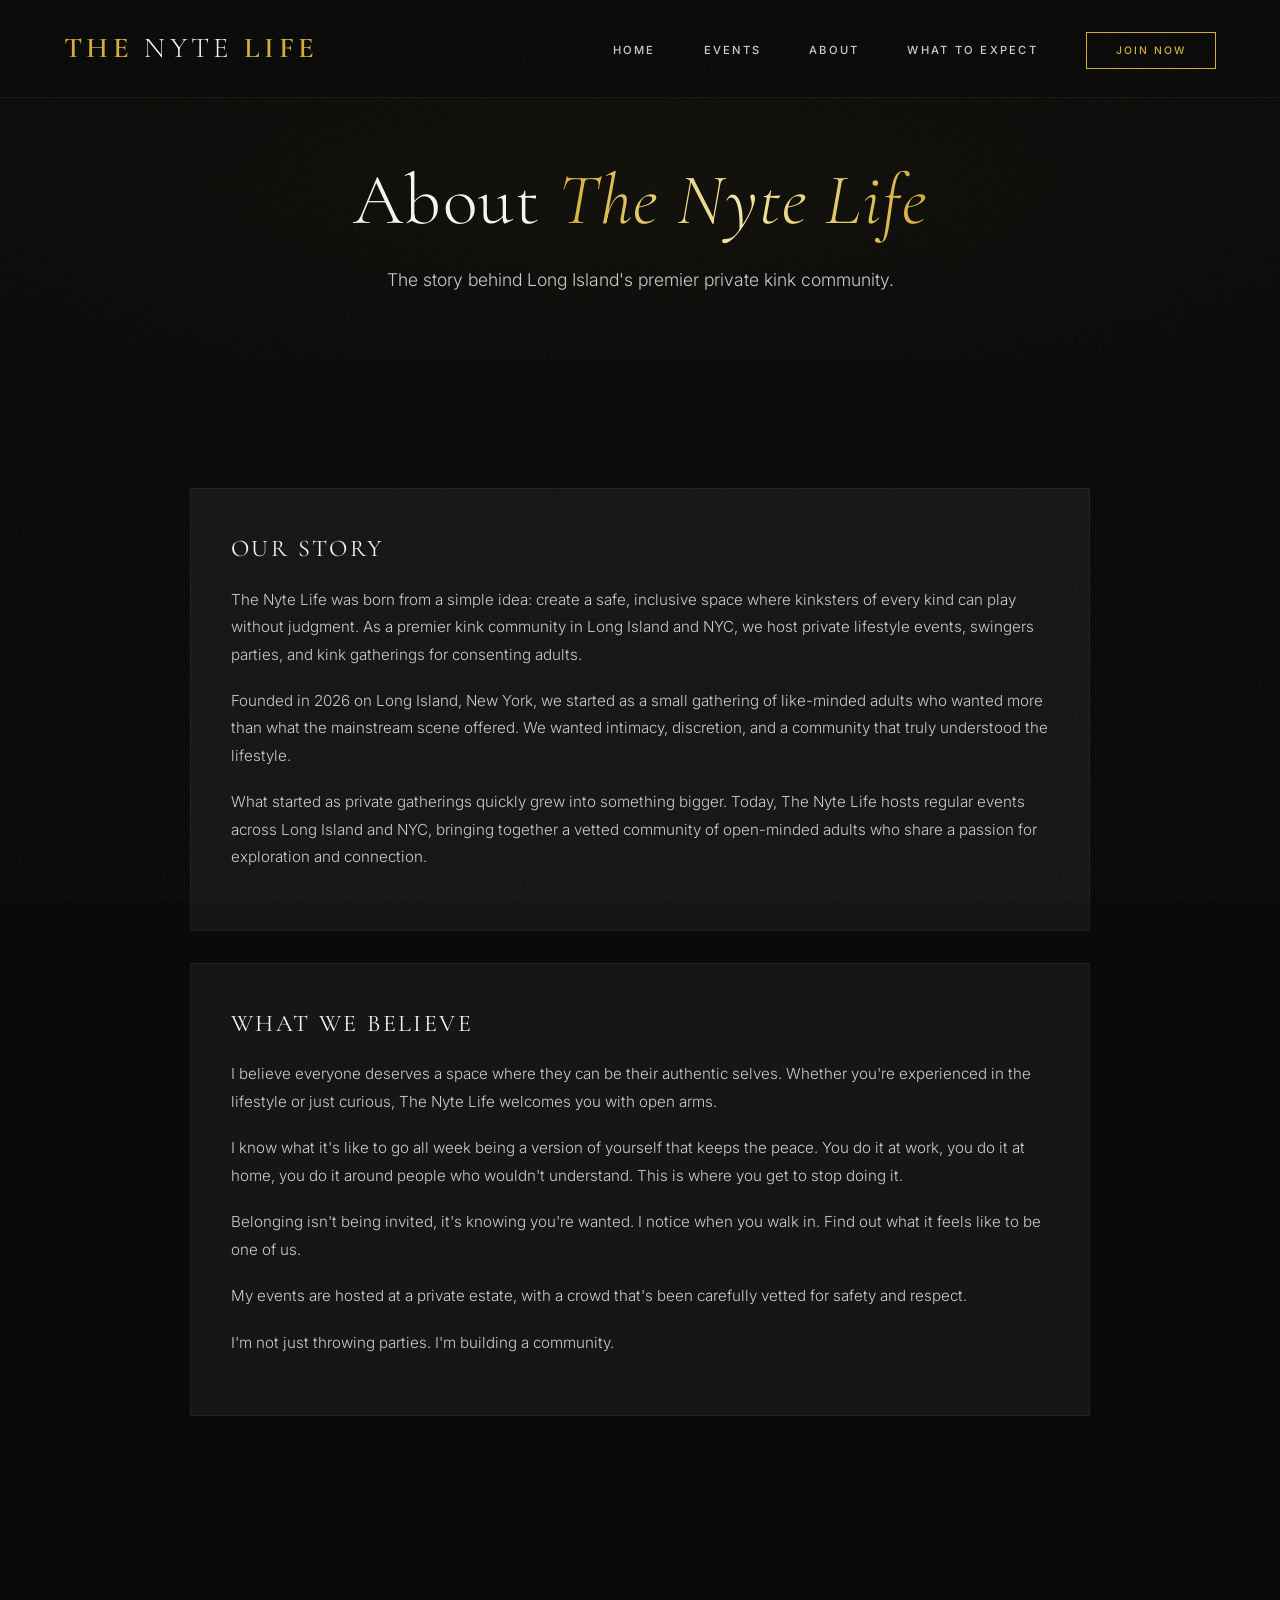
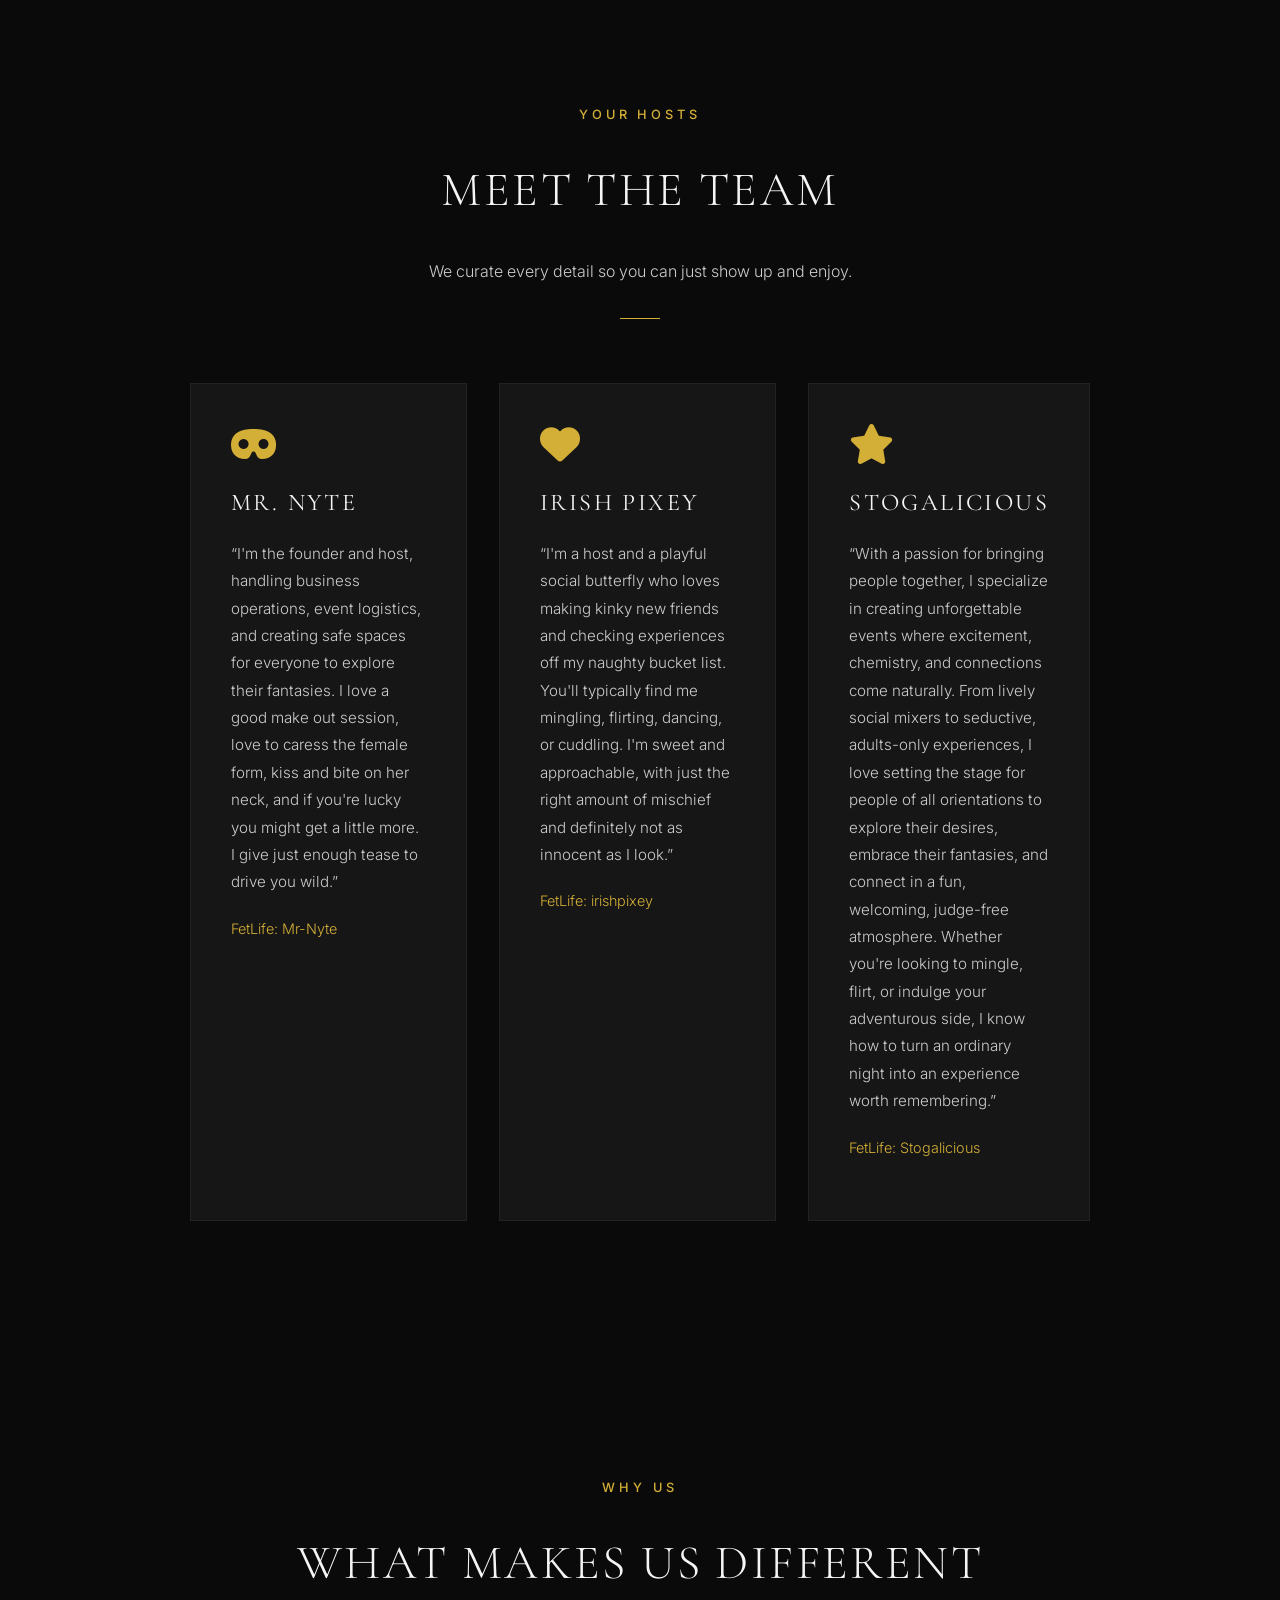
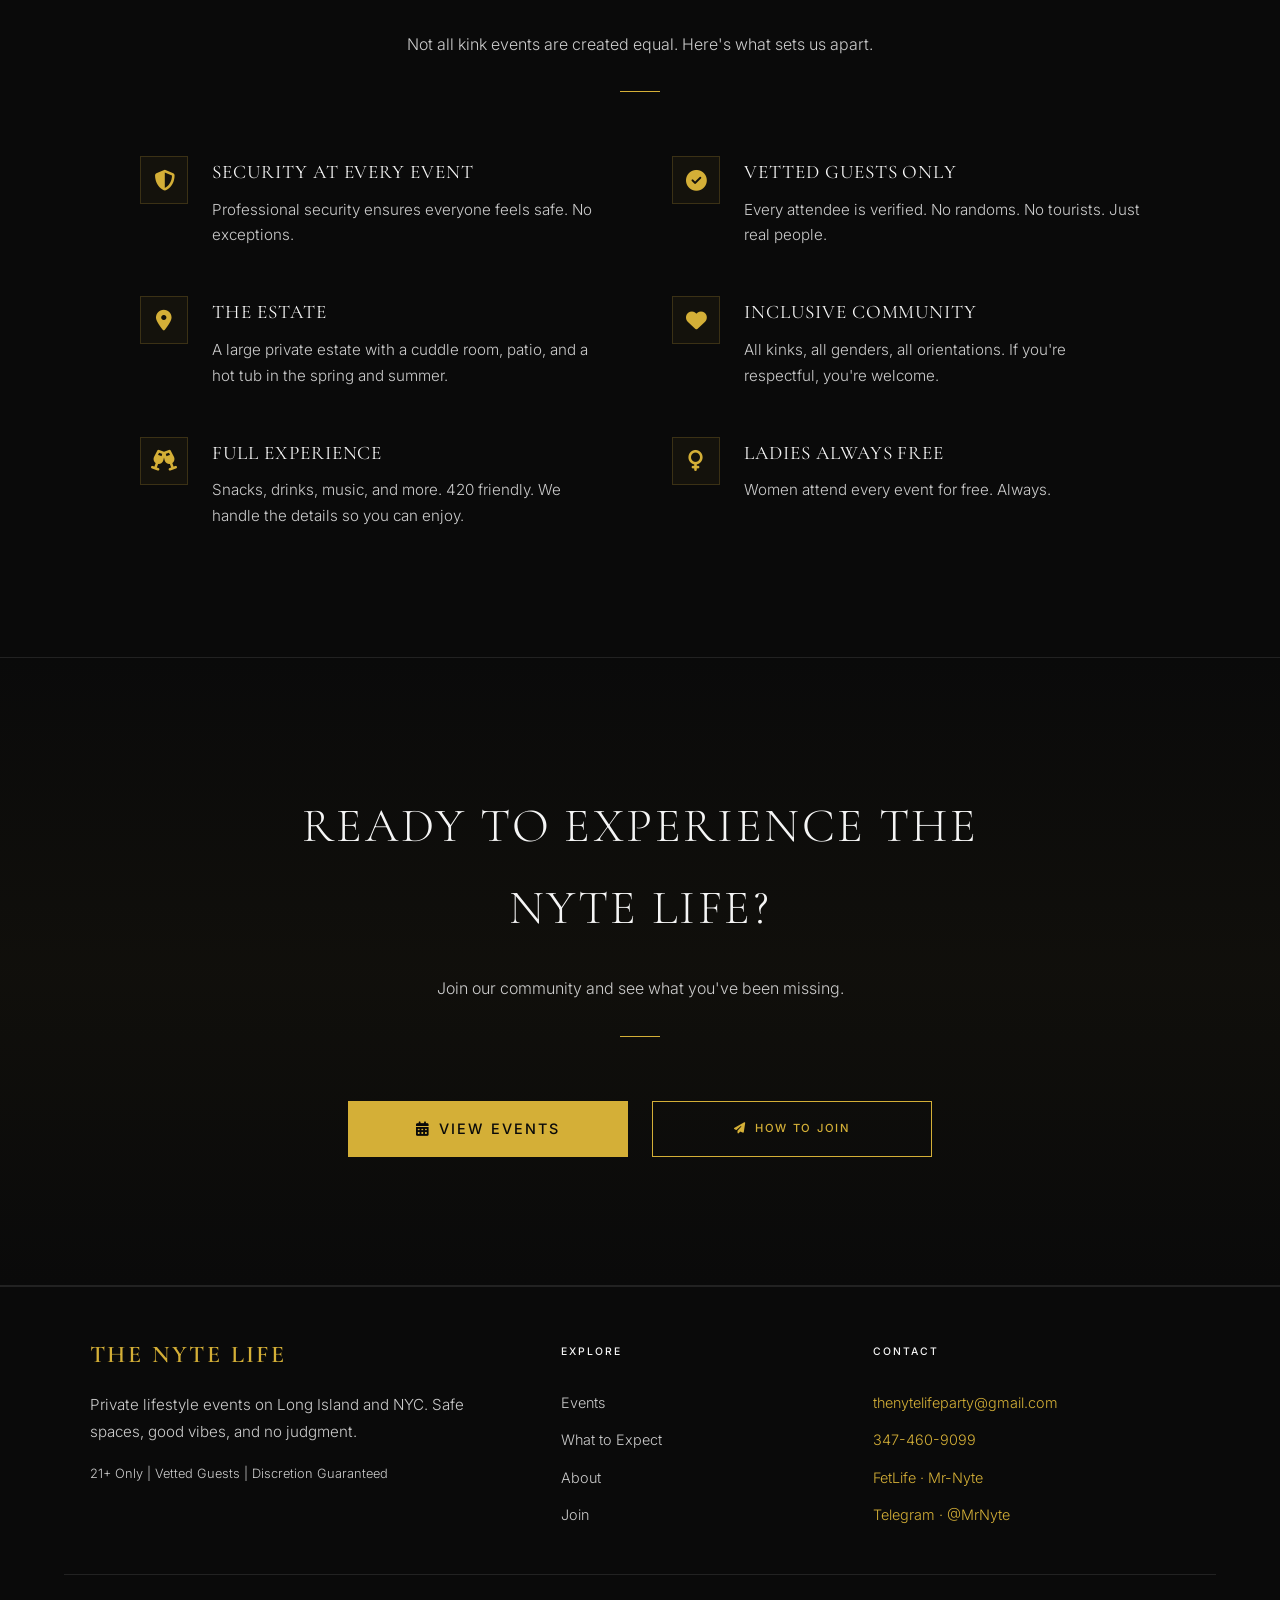
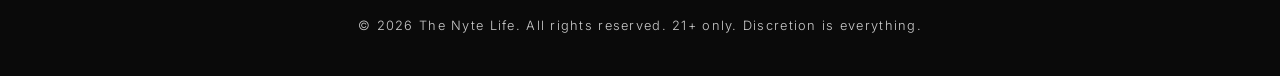
==== about.html @ ce983c38 "About: rewrite What We Believe middle paragraph in plain first person" ====
<!DOCTYPE html>
<html lang="en">
<head>
    <meta charset="UTF-8">
    <meta name="viewport" content="width=device-width, initial-scale=1.0">
    <title>About | The Nyte Life — Hosted by Mr. Nyte</title>

    <!-- Favicon -->
    <link rel="icon" type="image/svg+xml" href="[data-uri]">
    <meta name="description" content="Meet Mr. Nyte, host of The Nyte Life. Private kink parties for consenting adults in Long Island and NYC. Vetted guests, safe spaces, community.">
    <meta name="keywords" content="about The Nyte Life, Mr Nyte, kink party host Long Island, lifestyle community NYC, private party host">
    <meta name="robots" content="index, follow">
    <meta name="author" content="The Nyte Life">

    <!-- Open Graph -->
    <meta property="og:title" content="About | The Nyte Life — Hosted by Mr. Nyte">
    <meta property="og:description" content="Meet Mr. Nyte, host of The Nyte Life. Private kink parties in Long Island and NYC.">
    <meta property="og:image" content="https://www.thenytelife.com/assets/og-image.jpg">
    <meta property="og:url" content="https://www.thenytelife.com/about.html">
    <meta property="og:type" content="website">
    <meta property="og:site_name" content="The Nyte Life">

    <!-- Canonical -->
    <link rel="canonical" href="https://www.thenytelife.com/about.html">

    <!-- Fonts -->
    <link rel="preconnect" href="https://fonts.googleapis.com">
    <link rel="preconnect" href="https://fonts.gstatic.com" crossorigin>
    <link href="https://fonts.googleapis.com/css2?family=Cormorant+Garamond:ital,wght@0,300;0,400;0,500;0,600;0,700;1,300;1,400&family=Inter:wght@300;400;500;600&display=swap" rel="stylesheet">

    <!-- Font Awesome -->
    <link rel="stylesheet" href="https://cdnjs.cloudflare.com/ajax/libs/font-awesome/6.5.1/css/all.min.css">

    <!-- Styles -->
    <link rel="preload" href="styles.css" as="style">
    <link rel="stylesheet" href="styles.css">
    <style>
        .host-card {
            text-align: left;
            padding: 2.5rem;
            background: var(--card);
            border: 1px solid var(--border);
        }

        .host-card i {
            font-size: 2.5rem;
            color: var(--accent);
            margin-bottom: 1.2rem;
            display: block;
        }

        .host-card h3 {
            font-family: 'Cormorant Garamond', serif;
            font-size: 1.5rem;
            margin-bottom: 1rem;
            font-weight: 400;
            text-transform: uppercase;
            letter-spacing: 0.1em;
        }

        .host-card p {
            color: var(--text-muted);
            font-size: 0.95rem;
            line-height: 1.8;
            margin-bottom: 1.2rem;
        }

        .host-card a {
            color: var(--accent);
            text-decoration: none;
            transition: color 0.3s ease;
            font-size: 0.9rem;
        }

        .host-card a:hover {
            color: var(--gold-dark);
        }

        .host-card.full {
            max-width: 900px;
            margin: 0 auto 2rem;
        }

        .host-card.full ul {
            list-style: none;
            padding: 0;
        }

        .host-grid {
            display: grid;
            grid-template-columns: repeat(3, 1fr);
            gap: 2rem;
            max-width: 900px;
            margin: 0 auto;
        }

        @media (max-width: 768px) {
            .host-card.full {
            max-width: 900px;
            margin: 0 auto 2rem;
        }

        .host-card.full ul {
            list-style: none;
            padding: 0;
        }

        .host-grid {
                grid-template-columns: 1fr;
            }
        }
    
        .features-grid {
            display: grid;
            grid-template-columns: repeat(2, 1fr);
            gap: 3rem 4rem;
            max-width: 1000px;
            margin: 0 auto;
        }

        .feature-item {
            display: flex;
            align-items: flex-start;
            gap: 1.5rem;
        }

        .feature-icon {
            flex-shrink: 0;
            width: 48px;
            height: 48px;
            display: flex;
            align-items: center;
            justify-content: center;
            color: var(--accent);
            font-size: 1.3rem;
            border: 1px solid rgba(212, 175, 55, 0.2);
            background: rgba(212, 175, 55, 0.05);
        }

        .feature-content h4 {
            font-family: 'Cormorant Garamond', serif;
            font-size: 1.2rem;
            font-weight: 400;
            text-transform: uppercase;
            letter-spacing: 0.05em;
            margin-bottom: 0.5rem;
            color: var(--text);
        }

        .feature-content p {
            color: var(--text-muted);
            font-size: 0.95rem;
            line-height: 1.7;
            margin: 0;
        }

        @media (max-width: 768px) {
            .features-grid {
                grid-template-columns: 1fr;
                gap: 2.5rem;
            }
        }

    </style>
    <!-- LocalBusiness Schema -->
    <script type="application/ld+json">
    {
        "@context": "https://schema.org",
        "@type": "LocalBusiness",
        "name": "The Nyte Life",
        "description": "Private kink parties and lifestyle events for consenting adults in Long Island and NYC.",
        "url": "https://www.thenytelife.com",
        "image": "https://www.thenytelife.com/assets/og-image.jpg",
        "address": {
            "@type": "PostalAddress",
            "addressLocality": "Long Island",
            "addressRegion": "NY",
            "addressCountry": "US"
        },
        "priceRange": "$45-$100",
        "sameAs": [
            "https://fetlife.com/Mr-Nyte"
        ]
    }
    </script>

    <!-- Twitter Card -->
    <meta name="twitter:card" content="summary_large_image">
    <meta name="twitter:title" content="About | The Nyte Life — Hosted by Mr. Nyte">
    <meta name="twitter:description" content="Meet Mr. Nyte, host of The Nyte Life. Private kink parties in Long Island and NYC.">
    <meta name="twitter:image" content="https://www.thenytelife.com/assets/og-image.jpg">
    <script type="application/ld+json">
    {
        "@context": "https://schema.org",
        "@type": "Person",
        "name": "Mr. Nyte",
        "jobTitle": "Founder and Host",
        "worksFor": {"@type": "Organization", "name": "The Nyte Life"},
        "sameAs": ["https://fetlife.com/Mr-Nyte", "https://t.me/MrNyte"]
    }
    </script>
    <script type="application/ld+json">
{
  "@context": "https://schema.org",
  "@type": "BreadcrumbList",
  "itemListElement": [
    {
      "@type": "ListItem",
      "position": 1,
      "name": "Home",
      "item": "https://www.thenytelife.com/"
    },
    {
      "@type": "ListItem",
      "position": 2,
      "name": "About",
      "item": "https://www.thenytelife.com/about.html"
    }
  ]
}
    </script>
</head>
<body>

    <!-- NAVBAR -->
    <nav class="navbar" id="navbar">
        <a href="index.html" class="nav-logo">THE <span>NYTE</span> LIFE</a>
                                <ul class="nav-links" id="navLinks">
            <li><a href="index.html">Home</a></li>
            <li><a href="events.html">Events</a></li>
                        <li><a href="about.html">About</a></li>
            <li><a href="what-to-expect.html">What to Expect</a></li>
            <li><a href="join.html" class="nav-cta">Join Now</a></li>
        </ul>
        <div class="hamburger" id="hamburger">
            <span></span>
            <span></span>
            <span></span>
        </div>
    </nav>

    <!-- PAGE HERO -->
    <section class="page-hero">
        <div class="page-hero-content">
            <h1>About <span class="gold">The Nyte Life</span></h1>
            <p>The story behind Long Island's premier private kink community.</p>
        </div>
    </section>

    <!-- STORY -->
    <section>
        <div class="host-card fade-in full">
            <h3>Our Story</h3>
            <p>The Nyte Life was born from a simple idea: create a safe, inclusive space where kinksters of every kind can play without judgment. As a premier kink community in Long Island and NYC, we host private lifestyle events, swingers parties, and kink gatherings for consenting adults.</p>
            <p>Founded in 2026 on Long Island, New York, we started as a small gathering of like-minded adults who wanted more than what the mainstream scene offered. We wanted intimacy, discretion, and a community that truly understood the lifestyle.</p>
            <p>What started as private gatherings quickly grew into something bigger. Today, The Nyte Life hosts regular events across Long Island and NYC, bringing together a vetted community of open-minded adults who share a passion for exploration and connection.</p>
        </div>

        <div class="host-card fade-in full">
            <h3>What We Believe</h3>
            <p>I believe everyone deserves a space where they can be their authentic selves. Whether you're experienced in the lifestyle or just curious, The Nyte Life welcomes you with open arms.</p>
            <p>I know what it's like to go all week being a version of yourself that keeps the peace. You do it at work, you do it at home, you do it around people who wouldn't understand. This is where you get to stop doing it.</p>
            <p>Belonging isn't being invited, it's knowing you're wanted. I notice when you walk in. Find out what it feels like to be one of us.</p>
            <p>My events are hosted at a private estate, with a crowd that's been carefully vetted for safety and respect.</p>
            <p>I'm not just throwing parties. I'm building a community.</p>
        </div>
    </section>

    <!-- HOSTS -->
    <section class="host-section">
        <div class="section-header">
            <span class="overline">Your Hosts</span>
            <h2>Meet the Team</h2>
            <p>We curate every detail so you can just show up and enjoy.</p>
            <div class="gold-line"></div>
        </div>
        <div class="host-grid">
            <div class="host-card fade-in">
                <i class="fas fa-mask"></i>
                <h3>Mr. Nyte</h3>
                <p>&ldquo;I'm the founder and host, handling business operations, event logistics, and creating safe spaces for everyone to explore their fantasies. I love a good make out session, love to caress the female form, kiss and bite on her neck, and if you're lucky you might get a little more. I give just enough tease to drive you wild.&rdquo;</p>
                <p style="margin-top: 1rem;"><a href="https://fetlife.com/Mr-Nyte" target="_blank" rel="noopener">FetLife: Mr-Nyte</a></p>
            </div>
            <div class="host-card fade-in">
                <i class="fas fa-heart"></i>
                <h3>Irish Pixey</h3>
                <p>&ldquo;I'm a host and a playful social butterfly who loves making kinky new friends and checking experiences off my naughty bucket list. You'll typically find me mingling, flirting, dancing, or cuddling. I'm sweet and approachable, with just the right amount of mischief and definitely not as innocent as I look.&rdquo;</p>
                <p style="margin-top: 1rem;"><a href="https://fetlife.com/irishpixey" target="_blank" rel="noopener">FetLife: irishpixey</a></p>
            </div>
            <div class="host-card fade-in">
                <i class="fas fa-star"></i>
                <h3>Stogalicious</h3>
                <p>&ldquo;With a passion for bringing people together, I specialize in creating unforgettable events where excitement, chemistry, and connections come naturally. From lively social mixers to seductive, adults-only experiences, I love setting the stage for people of all orientations to explore their desires, embrace their fantasies, and connect in a fun, welcoming, judge-free atmosphere. Whether you're looking to mingle, flirt, or indulge your adventurous side, I know how to turn an ordinary night into an experience worth remembering.&rdquo;</p>
                <p style="margin-top: 1rem;"><a href="https://fetlife.com/Stogalicious" target="_blank" rel="noopener">FetLife: Stogalicious</a></p>
            </div>
        </div>
    </section>

    <!-- WHAT MAKES US DIFFERENT -->
    <section>
        <div class="section-header">
            <span class="overline">Why Us</span>
            <h2>What Makes Us Different</h2>
            <p>Not all kink events are created equal. Here's what sets us apart.</p>
            <div class="gold-line"></div>
        </div>

        <div class="features-grid">
            <div class="feature-item fade-in">
                <div class="feature-icon">
                    <i class="fas fa-shield-alt"></i>
                </div>
                <div class="feature-content">
                    <h4>Security at Every Event</h4>
                    <p>Professional security ensures everyone feels safe. No exceptions.</p>
                </div>
            </div>

            <div class="feature-item fade-in">
                <div class="feature-icon">
                    <i class="fas fa-check-circle"></i>
                </div>
                <div class="feature-content">
                    <h4>Vetted Guests Only</h4>
                    <p>Every attendee is verified. No randoms. No tourists. Just real people.</p>
                </div>
            </div>

            <div class="feature-item fade-in">
                <div class="feature-icon">
                    <i class="fas fa-map-marker-alt"></i>
                </div>
                <div class="feature-content">
                    <h4>The Estate</h4>
                    <p>A large private estate with a cuddle room, patio, and a hot tub in the spring and summer.</p>
                </div>
            </div>

            <div class="feature-item fade-in">
                <div class="feature-icon">
                    <i class="fas fa-heart"></i>
                </div>
                <div class="feature-content">
                    <h4>Inclusive Community</h4>
                    <p>All kinks, all genders, all orientations. If you're respectful, you're welcome.</p>
                </div>
            </div>

            <div class="feature-item fade-in">
                <div class="feature-icon">
                    <i class="fas fa-glass-cheers"></i>
                </div>
                <div class="feature-content">
                    <h4>Full Experience</h4>
                    <p>Snacks, drinks, music, and more. 420 friendly. We handle the details so you can enjoy.</p>
                </div>
            </div>

            <div class="feature-item fade-in">
                <div class="feature-icon">
                    <i class="fas fa-venus"></i>
                </div>
                <div class="feature-content">
                    <h4>Ladies Always Free</h4>
                    <p>Women attend every event for free. Always.</p>
                </div>
            </div>
        </div>
    </section>

<!-- CTA -->
    <section class="cta-section">
        <div class="section-header">
            <h2>Ready to Experience The Nyte Life?</h2>
            <p>Join our community and see what you've been missing.</p>
            <div class="gold-line"></div>
        </div>
        <div class="cta-buttons">
            <a href="events.html" class="btn-primary">
                <i class="fas fa-calendar-alt"></i> View Events
            </a>
            <a href="join.html" class="btn-outline" style="border-color: var(--accent); color: var(--accent);">
                <i class="fas fa-paper-plane"></i> How to Join
            </a>
        </div>
    </section>

    <!-- FOOTER -->
    <footer>
        <div class="footer-grid">
            <div class="footer-brand">
                <h3>The Nyte Life</h3>
                <p>Private lifestyle events on Long Island and NYC. Safe spaces, good vibes, and no judgment.</p>
                <p style="margin-top: 1rem; font-size: 0.8rem; color: var(--text-muted);">21+ Only | Vetted Guests | Discretion Guaranteed</p>
            </div>
            <div class="footer-col">
                <h4>Explore</h4>
                <a href="events.html">Events</a>
                <a href="what-to-expect.html">What to Expect</a>
                <a href="about.html">About</a>
                <a href="join.html">Join</a>
            </div>
            <div class="footer-col">
                                    <h4>Contact</h4>
                    <ul class="footer-contact">
                        <li><a href="mailto:thenytelifeparty@gmail.com">thenytelifeparty@gmail.com</a></li>
                        <li><a href="tel:+13474609099">347-460-9099</a></li>
                        <li><a href="https://fetlife.com/Mr-Nyte" target="_blank" rel="noopener">FetLife &#183; Mr-Nyte</a></li>
                        <li><a href="https://t.me/MrNyte" target="_blank" rel="noopener">Telegram &#183; @MrNyte</a></li>
                    </ul>
            </div>
        </div>
        <div class="footer-bottom">
            <p>&copy; 2026 The Nyte Life. All rights reserved. 21+ only. Discretion is everything.</p>
        </div>
    </footer>

    <script>
        // Mobile menu toggle
        const hamburger = document.getElementById('hamburger');
        const navLinks = document.getElementById('navLinks');

        hamburger.addEventListener('click', () => {
            navLinks.classList.toggle('active');
            hamburger.classList.toggle('active');
        });

        // Close menu on link click
        document.querySelectorAll('.nav-links a').forEach(link => {
            link.addEventListener('click', () => {
                navLinks.classList.remove('active');
                hamburger.classList.remove('active');
            });
        });

        // Navbar scroll effect
        window.addEventListener('scroll', () => {
            const navbar = document.getElementById('navbar');
            if (window.scrollY > 50) {
                navbar.classList.add('scrolled');
            } else {
                navbar.classList.remove('scrolled');
            }
        });

        // Fade-in animation on scroll
        const observer = new IntersectionObserver((entries) => {
            entries.forEach(entry => {
                if (entry.isIntersecting) {
                    entry.target.classList.add('visible');
                }
            });
        }, { threshold: 0.1 });

        document.querySelectorAll('.fade-in').forEach(el => observer.observe(el));
    </script>
</body>
</html>
---- styles.css ----
:root {
    --bg: #0a0a0a;
    --bg-alt: #111111;
    --card: #161616;
    --border: #222222;
    --text: #f5f5f5;
    --text-muted: #cccccc;
    --accent: #d4af37;
    --gold-dark: #b8950b;
}

* {
    margin: 0;
    padding: 0;
    box-sizing: border-box;
}

html {
    scroll-behavior: smooth;
}

body {
    font-family: 'Inter', sans-serif;
    background: var(--bg);
    color: var(--text);
    line-height: 1.7;
    font-weight: 300;
    overflow-x: hidden;
}

/* Noise texture overlay */
body::before {
    content: '';
    position: fixed;
    top: 0;
    left: 0;
    width: 100%;
    height: 100%;
    opacity: 0.03;
    z-index: 9999;
    pointer-events: none;
    background-image: url("data:image/svg+xml,%3Csvg viewBox='0 0 256 256' xmlns='http://www.w3.org/2000/svg'%3E%3Cfilter id='noise'%3E%3CfeTurbulence type='fractalNoise' baseFrequency='0.9' numOctaves='4' stitchTiles='stitch'/%3E%3C/filter%3E%3Crect width='100%25' height='100%25' filter='url(%23noise)' opacity='1'/%3E%3C/svg%3E");
}

/* ===== NAVBAR ===== */
.navbar {
    position: fixed;
    top: 0;
    left: 0;
    right: 0;
    z-index: 1000;
    padding: 1.5rem 5%;
    display: flex;
    justify-content: space-between;
    align-items: center;
    background: rgba(10, 10, 10, 0.7);
    backdrop-filter: blur(30px);
    -webkit-backdrop-filter: blur(30px);
    border-bottom: 1px solid rgba(212, 175, 55, 0.08);
    transition: all 0.5s cubic-bezier(0.4, 0, 0.2, 1);
}

.navbar.scrolled {
    padding: 1rem 5%;
    background: rgba(10, 10, 10, 0.95);
    border-bottom: 1px solid rgba(212, 175, 55, 0.15);
}

.nav-logo {
    font-family: 'Cormorant Garamond', serif;
    font-size: 1.8rem;
    font-weight: 600;
    color: var(--accent);
    text-decoration: none;
    letter-spacing: 0.15em;
    text-transform: uppercase;
}

.nav-logo span {
    color: var(--text);
    font-weight: 300;
}

.nav-links {
    display: flex;
    gap: 3rem;
    align-items: center;
    list-style: none;
}

.nav-links a {
    color: var(--text-muted);
    text-decoration: none;
    font-size: 0.7rem;
    font-weight: 500;
    text-transform: uppercase;
    letter-spacing: 0.2em;
    transition: color 0.4s ease;
    position: relative;
}

.nav-links a::after {
    content: '';
    position: absolute;
    bottom: -4px;
    left: 0;
    width: 0;
    height: 1px;
    background: var(--accent);
    transition: width 0.4s cubic-bezier(0.4, 0, 0.2, 1);
}

.nav-links a:hover {
    color: var(--text);
}

.nav-links a:hover::after {
    width: 100%;
}

.nav-links a.active {
    color: var(--accent);
}

.nav-links a.active::after {
    width: 100%;
}

.nav-cta {
    background: transparent;
    color: var(--accent) !important;
    padding: 0.7rem 1.8rem;
    border: 1px solid var(--accent);
    text-transform: uppercase;
    letter-spacing: 0.15em;
    font-size: 0.65rem !important;
    transition: all 0.4s cubic-bezier(0.4, 0, 0.2, 1) !important;
}

.nav-cta::after {
    display: none !important;
}

.nav-cta:hover {
    background: var(--accent);
    color: var(--bg) !important;
}

.hamburger {
    display: none;
    flex-direction: column;
    gap: 6px;
    cursor: pointer;
    z-index: 10000;
    position: relative;
}

.hamburger span {
    width: 24px;
    height: 1px;
    background: var(--text);
    transition: all 0.4s ease;
}

/* ===== PAGE HERO ===== */
.page-hero {
    min-height: 40vh;
    display: flex;
    align-items: center;
    justify-content: center;
    text-align: center;
    padding: 10rem 5% 4rem;
    position: relative;
    overflow: hidden;
}

.page-hero::before {
    content: '';
    position: absolute;
    top: 0;
    left: 0;
    right: 0;
    bottom: 0;
    background: 
        url('https://images.pexels.com/photos/30937363/pexels-photo-30937363.jpeg?auto=compress&w=1920&q=80') center/cover no-repeat,
        radial-gradient(ellipse at center, rgba(212, 175, 55, 0.1) 0%, rgba(10, 10, 10, 0.85) 100%);
    opacity: 0.35;
    pointer-events: none;
}

.page-hero-content {
    max-width: 800px;
    position: relative;
    z-index: 1;
}

.page-hero h1 {
    font-family: 'Cormorant Garamond', serif;
    font-size: clamp(2.5rem, 6vw, 4.5rem);
    font-weight: 300;
    line-height: 1.1;
    margin-bottom: 1.5rem;
    letter-spacing: 0.02em;
}

.page-hero h1 .gold {
    color: var(--accent);
    font-style: italic;
    background: linear-gradient(
        90deg,
        var(--accent) 0%,
        #f5e6a3 25%,
        var(--accent) 50%,
        #f5e6a3 75%,
        var(--accent) 100%
    );
    background-size: 200% auto;
    -webkit-background-clip: text;
    background-clip: text;
    -webkit-text-fill-color: transparent;
    animation: shimmer 6s linear infinite;
}

@keyframes shimmer {
    0% { background-position: -200% center; }
    100% { background-position: 200% center; }
}

.page-hero p {
    font-size: 1.1rem;
    color: #ccc;
    max-width: 600px;
    margin: 0 auto;
    line-height: 1.8;
}

/* ===== SECTION STYLES ===== */
section {
    padding: 8rem 5%;
}

.section-header {
    text-align: center;
    max-width: 700px;
    margin: 0 auto 4rem;
}

.section-header .overline {
    font-size: 0.8rem;
    font-weight: 500;
    color: var(--accent);
    letter-spacing: 0.3em;
    text-transform: uppercase;
    margin-bottom: 1.5rem;
    display: block;
}

.section-header h2 {
    font-family: 'Cormorant Garamond', serif;
    font-size: clamp(2rem, 4vw, 3rem);
    font-weight: 300;
    margin-bottom: 1.5rem;
    text-transform: uppercase;
    letter-spacing: 0.05em;
}

.section-header p {
    color: var(--text-muted);
    font-size: 1rem;
    font-weight: 300;
    line-height: 1.9;
}

.section-header .gold-line {
    width: 40px;
    height: 1px;
    background: var(--accent);
    margin: 2rem auto 0;
}


/* ===== RULES GRID ===== */
.rules-grid {
    display: grid;
    grid-template-columns: repeat(2, 1fr);
    gap: 1.5rem;
    max-width: 900px;
    margin: 0 auto;
}

.rule-item {
    background: var(--card);
    border: 1px solid var(--border);
    padding: 2rem;
    display: flex;
    align-items: flex-start;
    gap: 1.2rem;
    transition: all 0.5s cubic-bezier(0.4, 0, 0.2, 1);
}

.rule-item:hover {
    border-color: rgba(212, 175, 55, 0.2);
}

.rule-item .number {
    background: transparent;
    color: var(--accent);
    border: 1px solid rgba(212, 175, 55, 0.2);
    width: 32px;
    height: 32px;
    display: flex;
    align-items: center;
    justify-content: center;
    font-family: 'Cormorant Garamond', serif;
    font-weight: 400;
    font-size: 0.9rem;
    flex-shrink: 0;
}

.rule-item h4 {
    font-family: 'Cormorant Garamond', serif;
    font-size: 1rem;
    font-weight: 400;
    margin-bottom: 0.4rem;
    text-transform: uppercase;
    letter-spacing: 0.05em;
}

.rule-item p {
    color: var(--text-muted);
    font-size: 0.9rem;
    font-weight: 300;
}

/* ===== FAQ ===== */
.faq-item {
    background: var(--card);
    border: 1px solid var(--border);
    padding: 2rem;
    margin-bottom: 1rem;
    max-width: 800px;
    margin-left: auto;
    margin-right: auto;
}

.faq-item h4 {
    font-family: 'Cormorant Garamond', serif;
    font-size: 1.2rem;
    font-weight: 400;
    margin-bottom: 1rem;
    color: var(--accent);
    text-transform: uppercase;
    letter-spacing: 0.05em;
}

.faq-item p {
    color: var(--text-muted);
    font-size: 1rem;
    line-height: 1.8;
}

/* ===== EVENTS LIST ===== */
.event-listing {
    background: var(--card);
    border: 1px solid var(--border);
    padding: 2.5rem;
    max-width: 900px;
    margin: 0 auto 2rem;
    transition: all 0.5s cubic-bezier(0.4, 0, 0.2, 1);
}

@media (max-width: 768px) {
    .event-listing {
        padding: 1.5rem;
        margin: 0 1rem 2rem;
    }
}

.event-listing:hover {
    border-color: rgba(212, 175, 55, 0.3);
    transform: translateY(-4px);
    box-shadow: 0 20px 40px rgba(0, 0, 0, 0.3);
}

.event-listing.featured {
    border-color: rgba(212, 175, 55, 0.2);
    background: linear-gradient(180deg, rgba(212, 175, 55, 0.03) 0%, var(--card) 100%);
}
.event-listing h3 {
    font-family: 'Cormorant Garamond', serif;
    font-size: 2rem;
    margin-bottom: 1rem;
    font-weight: 400;
    text-transform: uppercase;
    letter-spacing: 0.05em;
}

.event-listing .event-date {
    color: var(--accent);
    font-size: 1rem;
    margin-bottom: 0.5rem;
    font-weight: 500;
}

.event-listing .event-host {
    color: var(--text-muted);
    font-size: 0.95rem;
    margin-bottom: 1.5rem;
}

.event-listing p {
    color: var(--text-muted);
    font-size: 1rem;
    line-height: 1.8;
    margin-bottom: 1rem;
}

/* ===== CTA SECTION ===== */
.cta-section {
    background: linear-gradient(180deg, var(--bg) 0%, rgba(212, 175, 55, 0.03) 50%, var(--bg) 100%);
    border-top: 1px solid var(--border);
    border-bottom: 1px solid var(--border);
    text-align: center;
}

.cta-section h2 {
    font-family: 'Cormorant Garamond', serif;
    font-size: clamp(2rem, 4vw, 3rem);
    margin-bottom: 1.5rem;
    font-weight: 300;
    text-transform: uppercase;
    letter-spacing: 0.05em;
}

.cta-section p {
    color: var(--text-muted);
    font-size: 1rem;
    margin-bottom: 2rem;
    max-width: 600px;
    margin-left: auto;
    margin-right: auto;
    font-weight: 300;
}

.cta-buttons {
    display: flex;
    justify-content: center;
    gap: 1.5rem;
    flex-wrap: wrap;
}

.cta-buttons a {
    min-width: 280px;
    text-align: center;
}

/* ===== BUTTONS ===== */
.btn-primary {
    background: var(--accent);
    color: var(--bg);
    padding: 1rem 2.5rem;
    text-decoration: none;
    font-weight: 500;
    font-size: 0.9rem;
    letter-spacing: 0.15em;
    text-transform: uppercase;
    transition: all 0.4s ease;
    display: inline-flex;
    align-items: center;
    justify-content: center;
    gap: 0.5rem;
}

.btn-primary:hover {
    background: var(--gold-dark);
    box-shadow: 0 0 40px rgba(212, 175, 55, 0.3);
}

.btn-outline {
    border: 1px solid var(--border);
    color: var(--text);
    padding: 1rem 2.5rem;
    text-decoration: none;
    font-weight: 500;
    font-size: 0.7rem;
    text-transform: uppercase;
    letter-spacing: 0.15em;
    transition: all 0.5s cubic-bezier(0.4, 0, 0.2, 1);
    display: inline-flex;
    align-items: center;
    justify-content: center;
    gap: 0.5rem;
    background: transparent;
}

.btn-outline:hover {
    border-color: var(--accent);
    color: var(--accent);
}

/* ===== FOOTER ===== */
footer {
    padding: 3.5rem 5% 2.5rem;
    background: var(--bg);
    border-top: 1px solid var(--border);
}

.footer-grid {
    display: grid;
    grid-template-columns: 1.6fr 1fr 1.2fr;
    gap: 3rem;
    max-width: 1100px;
    margin: 0 auto 2.5rem;
    align-items: start;
}

.footer-brand h3 {
    font-family: 'Cormorant Garamond', serif;
    font-size: 1.5rem;
    line-height: 1;
    color: var(--accent);
    margin-bottom: 1.5rem;
    margin-top: 0;
    font-weight: 600;
    text-transform: uppercase;
    letter-spacing: 0.1em;
}

.footer-brand p {
    color: var(--text-muted);
    font-size: 0.95rem;
    line-height: 1.8;
    font-weight: 300;
}

.footer-col h4 {
    font-size: 0.65rem;
    font-weight: 500;
    text-transform: uppercase;
    letter-spacing: 0.2em;
    margin-bottom: 1.5rem;
    color: var(--text);
}

.footer-col a {
    display: block;
    color: var(--text-muted);
    text-decoration: none;
    font-size: 0.9rem;
    padding: 0.4rem 0;
    transition: color 0.4s ease;
    font-weight: 300;
}

.footer-col a:hover {
    color: var(--accent);
}

.footer-contact {
    list-style: none;
    margin: 0;
    padding: 0;
}
.footer-contact li {
    font-weight: 300;
    padding: 0;
}
.footer-contact a {
    color: var(--accent);
    text-decoration: none;
    transition: color 0.4s ease;
}
.footer-contact a:hover,
.footer-contact a:focus-visible {
    text-decoration: underline;
}
.footer-bottom {
    text-align: center;
    padding-top: 2.5rem;
    border-top: 1px solid var(--border);
    color: var(--text-muted);
    font-size: 0.8rem;
    letter-spacing: 0.1em;
    font-weight: 300;
}

/* ===== RESPONSIVE ===== */
@media (max-width: 1024px) {
    .footer-grid {
        grid-template-columns: repeat(2, 1fr);
    }
}

@media (max-width: 768px) {
    section {
        padding: 5rem 5%;
    }
    .nav-links {
        display: none;
        position: fixed;
        top: 0;
        left: 0;
        width: 100vw;
        height: 100vh;
        background: #000000;
        flex-direction: column;
        justify-content: center;
        align-items: center;
        gap: 2.5rem;
        z-index: 9999;
    }
    .nav-links.active {
        display: flex;
    }
    .nav-links a {
        font-size: 0.8rem;
        letter-spacing: 0.25em;
    }
    .hamburger {
        display: flex;
    }
    .rules-grid {
        grid-template-columns: 1fr;
    }
    .footer-grid {
        grid-template-columns: 1fr;
    }
    .footer-brand {
        text-align: left;
    }
    .footer-brand p {
        font-size: 0.85rem;
        line-height: 1.6;
    }
    .footer-contact li {
        padding: 0.7rem 0;
        font-size: 0.95rem;
    }
    .footer-col a {
        padding: 0.75rem 0;
    }
    .page-hero {
        min-height: 30vh;
        padding-top: 8rem;
    }
}

/* ===== ANIMATIONS ===== */
.fade-in {
    opacity: 0;
    transform: translateY(40px);
    transition: all 0.8s cubic-bezier(0.4, 0, 0.2, 1);
}

.fade-in.visible {
    opacity: 1;
    transform: translateY(0);
}

.fade-in:nth-child(2) { transition-delay: 0.1s; }
.fade-in:nth-child(3) { transition-delay: 0.2s; }
.fade-in:nth-child(4) { transition-delay: 0.3s; }
---- styles.css ----
:root {
    --bg: #0a0a0a;
    --bg-alt: #111111;
    --card: #161616;
    --border: #222222;
    --text: #f5f5f5;
    --text-muted: #cccccc;
    --accent: #d4af37;
    --gold-dark: #b8950b;
}

* {
    margin: 0;
    padding: 0;
    box-sizing: border-box;
}

html {
    scroll-behavior: smooth;
}

body {
    font-family: 'Inter', sans-serif;
    background: var(--bg);
    color: var(--text);
    line-height: 1.7;
    font-weight: 300;
    overflow-x: hidden;
}

/* Noise texture overlay */
body::before {
    content: '';
    position: fixed;
    top: 0;
    left: 0;
    width: 100%;
    height: 100%;
    opacity: 0.03;
    z-index: 9999;
    pointer-events: none;
    background-image: url("data:image/svg+xml,%3Csvg viewBox='0 0 256 256' xmlns='http://www.w3.org/2000/svg'%3E%3Cfilter id='noise'%3E%3CfeTurbulence type='fractalNoise' baseFrequency='0.9' numOctaves='4' stitchTiles='stitch'/%3E%3C/filter%3E%3Crect width='100%25' height='100%25' filter='url(%23noise)' opacity='1'/%3E%3C/svg%3E");
}

/* ===== NAVBAR ===== */
.navbar {
    position: fixed;
    top: 0;
    left: 0;
    right: 0;
    z-index: 1000;
    padding: 1.5rem 5%;
    display: flex;
    justify-content: space-between;
    align-items: center;
    background: rgba(10, 10, 10, 0.7);
    backdrop-filter: blur(30px);
    -webkit-backdrop-filter: blur(30px);
    border-bottom: 1px solid rgba(212, 175, 55, 0.08);
    transition: all 0.5s cubic-bezier(0.4, 0, 0.2, 1);
}

.navbar.scrolled {
    padding: 1rem 5%;
    background: rgba(10, 10, 10, 0.95);
    border-bottom: 1px solid rgba(212, 175, 55, 0.15);
}

.nav-logo {
    font-family: 'Cormorant Garamond', serif;
    font-size: 1.8rem;
    font-weight: 600;
    color: var(--accent);
    text-decoration: none;
    letter-spacing: 0.15em;
    text-transform: uppercase;
}

.nav-logo span {
    color: var(--text);
    font-weight: 300;
}

.nav-links {
    display: flex;
    gap: 3rem;
    align-items: center;
    list-style: none;
}

.nav-links a {
    color: var(--text-muted);
    text-decoration: none;
    font-size: 0.7rem;
    font-weight: 500;
    text-transform: uppercase;
    letter-spacing: 0.2em;
    transition: color 0.4s ease;
    position: relative;
}

.nav-links a::after {
    content: '';
    position: absolute;
    bottom: -4px;
    left: 0;
    width: 0;
    height: 1px;
    background: var(--accent);
    transition: width 0.4s cubic-bezier(0.4, 0, 0.2, 1);
}

.nav-links a:hover {
    color: var(--text);
}

.nav-links a:hover::after {
    width: 100%;
}

.nav-links a.active {
    color: var(--accent);
}

.nav-links a.active::after {
    width: 100%;
}

.nav-cta {
    background: transparent;
    color: var(--accent) !important;
    padding: 0.7rem 1.8rem;
    border: 1px solid var(--accent);
    text-transform: uppercase;
    letter-spacing: 0.15em;
    font-size: 0.65rem !important;
    transition: all 0.4s cubic-bezier(0.4, 0, 0.2, 1) !important;
}

.nav-cta::after {
    display: none !important;
}

.nav-cta:hover {
    background: var(--accent);
    color: var(--bg) !important;
}

.hamburger {
    display: none;
    flex-direction: column;
    gap: 6px;
    cursor: pointer;
    z-index: 10000;
    position: relative;
}

.hamburger span {
    width: 24px;
    height: 1px;
    background: var(--text);
    transition: all 0.4s ease;
}

/* ===== PAGE HERO ===== */
.page-hero {
    min-height: 40vh;
    display: flex;
    align-items: center;
    justify-content: center;
    text-align: center;
    padding: 10rem 5% 4rem;
    position: relative;
    overflow: hidden;
}

.page-hero::before {
    content: '';
    position: absolute;
    top: 0;
    left: 0;
    right: 0;
    bottom: 0;
    background: 
        url('https://images.pexels.com/photos/30937363/pexels-photo-30937363.jpeg?auto=compress&w=1920&q=80') center/cover no-repeat,
        radial-gradient(ellipse at center, rgba(212, 175, 55, 0.1) 0%, rgba(10, 10, 10, 0.85) 100%);
    opacity: 0.35;
    pointer-events: none;
}

.page-hero-content {
    max-width: 800px;
    position: relative;
    z-index: 1;
}

.page-hero h1 {
    font-family: 'Cormorant Garamond', serif;
    font-size: clamp(2.5rem, 6vw, 4.5rem);
    font-weight: 300;
    line-height: 1.1;
    margin-bottom: 1.5rem;
    letter-spacing: 0.02em;
}

.page-hero h1 .gold {
    color: var(--accent);
    font-style: italic;
    background: linear-gradient(
        90deg,
        var(--accent) 0%,
        #f5e6a3 25%,
        var(--accent) 50%,
        #f5e6a3 75%,
        var(--accent) 100%
    );
    background-size: 200% auto;
    -webkit-background-clip: text;
    background-clip: text;
    -webkit-text-fill-color: transparent;
    animation: shimmer 6s linear infinite;
}

@keyframes shimmer {
    0% { background-position: -200% center; }
    100% { background-position: 200% center; }
}

.page-hero p {
    font-size: 1.1rem;
    color: #ccc;
    max-width: 600px;
    margin: 0 auto;
    line-height: 1.8;
}

/* ===== SECTION STYLES ===== */
section {
    padding: 8rem 5%;
}

.section-header {
    text-align: center;
    max-width: 700px;
    margin: 0 auto 4rem;
}

.section-header .overline {
    font-size: 0.8rem;
    font-weight: 500;
    color: var(--accent);
    letter-spacing: 0.3em;
    text-transform: uppercase;
    margin-bottom: 1.5rem;
    display: block;
}

.section-header h2 {
    font-family: 'Cormorant Garamond', serif;
    font-size: clamp(2rem, 4vw, 3rem);
    font-weight: 300;
    margin-bottom: 1.5rem;
    text-transform: uppercase;
    letter-spacing: 0.05em;
}

.section-header p {
    color: var(--text-muted);
    font-size: 1rem;
    font-weight: 300;
    line-height: 1.9;
}

.section-header .gold-line {
    width: 40px;
    height: 1px;
    background: var(--accent);
    margin: 2rem auto 0;
}


/* ===== RULES GRID ===== */
.rules-grid {
    display: grid;
    grid-template-columns: repeat(2, 1fr);
    gap: 1.5rem;
    max-width: 900px;
    margin: 0 auto;
}

.rule-item {
    background: var(--card);
    border: 1px solid var(--border);
    padding: 2rem;
    display: flex;
    align-items: flex-start;
    gap: 1.2rem;
    transition: all 0.5s cubic-bezier(0.4, 0, 0.2, 1);
}

.rule-item:hover {
    border-color: rgba(212, 175, 55, 0.2);
}

.rule-item .number {
    background: transparent;
    color: var(--accent);
    border: 1px solid rgba(212, 175, 55, 0.2);
    width: 32px;
    height: 32px;
    display: flex;
    align-items: center;
    justify-content: center;
    font-family: 'Cormorant Garamond', serif;
    font-weight: 400;
    font-size: 0.9rem;
    flex-shrink: 0;
}

.rule-item h4 {
    font-family: 'Cormorant Garamond', serif;
    font-size: 1rem;
    font-weight: 400;
    margin-bottom: 0.4rem;
    text-transform: uppercase;
    letter-spacing: 0.05em;
}

.rule-item p {
    color: var(--text-muted);
    font-size: 0.9rem;
    font-weight: 300;
}

/* ===== FAQ ===== */
.faq-item {
    background: var(--card);
    border: 1px solid var(--border);
    padding: 2rem;
    margin-bottom: 1rem;
    max-width: 800px;
    margin-left: auto;
    margin-right: auto;
}

.faq-item h4 {
    font-family: 'Cormorant Garamond', serif;
    font-size: 1.2rem;
    font-weight: 400;
    margin-bottom: 1rem;
    color: var(--accent);
    text-transform: uppercase;
    letter-spacing: 0.05em;
}

.faq-item p {
    color: var(--text-muted);
    font-size: 1rem;
    line-height: 1.8;
}

/* ===== EVENTS LIST ===== */
.event-listing {
    background: var(--card);
    border: 1px solid var(--border);
    padding: 2.5rem;
    max-width: 900px;
    margin: 0 auto 2rem;
    transition: all 0.5s cubic-bezier(0.4, 0, 0.2, 1);
}

@media (max-width: 768px) {
    .event-listing {
        padding: 1.5rem;
        margin: 0 1rem 2rem;
    }
}

.event-listing:hover {
    border-color: rgba(212, 175, 55, 0.3);
    transform: translateY(-4px);
    box-shadow: 0 20px 40px rgba(0, 0, 0, 0.3);
}

.event-listing.featured {
    border-color: rgba(212, 175, 55, 0.2);
    background: linear-gradient(180deg, rgba(212, 175, 55, 0.03) 0%, var(--card) 100%);
}
.event-listing h3 {
    font-family: 'Cormorant Garamond', serif;
    font-size: 2rem;
    margin-bottom: 1rem;
    font-weight: 400;
    text-transform: uppercase;
    letter-spacing: 0.05em;
}

.event-listing .event-date {
    color: var(--accent);
    font-size: 1rem;
    margin-bottom: 0.5rem;
    font-weight: 500;
}

.event-listing .event-host {
    color: var(--text-muted);
    font-size: 0.95rem;
    margin-bottom: 1.5rem;
}

.event-listing p {
    color: var(--text-muted);
    font-size: 1rem;
    line-height: 1.8;
    margin-bottom: 1rem;
}

/* ===== CTA SECTION ===== */
.cta-section {
    background: linear-gradient(180deg, var(--bg) 0%, rgba(212, 175, 55, 0.03) 50%, var(--bg) 100%);
    border-top: 1px solid var(--border);
    border-bottom: 1px solid var(--border);
    text-align: center;
}

.cta-section h2 {
    font-family: 'Cormorant Garamond', serif;
    font-size: clamp(2rem, 4vw, 3rem);
    margin-bottom: 1.5rem;
    font-weight: 300;
    text-transform: uppercase;
    letter-spacing: 0.05em;
}

.cta-section p {
    color: var(--text-muted);
    font-size: 1rem;
    margin-bottom: 2rem;
    max-width: 600px;
    margin-left: auto;
    margin-right: auto;
    font-weight: 300;
}

.cta-buttons {
    display: flex;
    justify-content: center;
    gap: 1.5rem;
    flex-wrap: wrap;
}

.cta-buttons a {
    min-width: 280px;
    text-align: center;
}

/* ===== BUTTONS ===== */
.btn-primary {
    background: var(--accent);
    color: var(--bg);
    padding: 1rem 2.5rem;
    text-decoration: none;
    font-weight: 500;
    font-size: 0.9rem;
    letter-spacing: 0.15em;
    text-transform: uppercase;
    transition: all 0.4s ease;
    display: inline-flex;
    align-items: center;
    justify-content: center;
    gap: 0.5rem;
}

.btn-primary:hover {
    background: var(--gold-dark);
    box-shadow: 0 0 40px rgba(212, 175, 55, 0.3);
}

.btn-outline {
    border: 1px solid var(--border);
    color: var(--text);
    padding: 1rem 2.5rem;
    text-decoration: none;
    font-weight: 500;
    font-size: 0.7rem;
    text-transform: uppercase;
    letter-spacing: 0.15em;
    transition: all 0.5s cubic-bezier(0.4, 0, 0.2, 1);
    display: inline-flex;
    align-items: center;
    justify-content: center;
    gap: 0.5rem;
    background: transparent;
}

.btn-outline:hover {
    border-color: var(--accent);
    color: var(--accent);
}

/* ===== FOOTER ===== */
footer {
    padding: 3.5rem 5% 2.5rem;
    background: var(--bg);
    border-top: 1px solid var(--border);
}

.footer-grid {
    display: grid;
    grid-template-columns: 1.6fr 1fr 1.2fr;
    gap: 3rem;
    max-width: 1100px;
    margin: 0 auto 2.5rem;
    align-items: start;
}

.footer-brand h3 {
    font-family: 'Cormorant Garamond', serif;
    font-size: 1.5rem;
    line-height: 1;
    color: var(--accent);
    margin-bottom: 1.5rem;
    margin-top: 0;
    font-weight: 600;
    text-transform: uppercase;
    letter-spacing: 0.1em;
}

.footer-brand p {
    color: var(--text-muted);
    font-size: 0.95rem;
    line-height: 1.8;
    font-weight: 300;
}

.footer-col h4 {
    font-size: 0.65rem;
    font-weight: 500;
    text-transform: uppercase;
    letter-spacing: 0.2em;
    margin-bottom: 1.5rem;
    color: var(--text);
}

.footer-col a {
    display: block;
    color: var(--text-muted);
    text-decoration: none;
    font-size: 0.9rem;
    padding: 0.4rem 0;
    transition: color 0.4s ease;
    font-weight: 300;
}

.footer-col a:hover {
    color: var(--accent);
}

.footer-contact {
    list-style: none;
    margin: 0;
    padding: 0;
}
.footer-contact li {
    font-weight: 300;
    padding: 0;
}
.footer-contact a {
    color: var(--accent);
    text-decoration: none;
    transition: color 0.4s ease;
}
.footer-contact a:hover,
.footer-contact a:focus-visible {
    text-decoration: underline;
}
.footer-bottom {
    text-align: center;
    padding-top: 2.5rem;
    border-top: 1px solid var(--border);
    color: var(--text-muted);
    font-size: 0.8rem;
    letter-spacing: 0.1em;
    font-weight: 300;
}

/* ===== RESPONSIVE ===== */
@media (max-width: 1024px) {
    .footer-grid {
        grid-template-columns: repeat(2, 1fr);
    }
}

@media (max-width: 768px) {
    section {
        padding: 5rem 5%;
    }
    .nav-links {
        display: none;
        position: fixed;
        top: 0;
        left: 0;
        width: 100vw;
        height: 100vh;
        background: #000000;
        flex-direction: column;
        justify-content: center;
        align-items: center;
        gap: 2.5rem;
        z-index: 9999;
    }
    .nav-links.active {
        display: flex;
    }
    .nav-links a {
        font-size: 0.8rem;
        letter-spacing: 0.25em;
    }
    .hamburger {
        display: flex;
    }
    .rules-grid {
        grid-template-columns: 1fr;
    }
    .footer-grid {
        grid-template-columns: 1fr;
    }
    .footer-brand {
        text-align: left;
    }
    .footer-brand p {
        font-size: 0.85rem;
        line-height: 1.6;
    }
    .footer-contact li {
        padding: 0.7rem 0;
        font-size: 0.95rem;
    }
    .footer-col a {
        padding: 0.75rem 0;
    }
    .page-hero {
        min-height: 30vh;
        padding-top: 8rem;
    }
}

/* ===== ANIMATIONS ===== */
.fade-in {
    opacity: 0;
    transform: translateY(40px);
    transition: all 0.8s cubic-bezier(0.4, 0, 0.2, 1);
}

.fade-in.visible {
    opacity: 1;
    transform: translateY(0);
}

.fade-in:nth-child(2) { transition-delay: 0.1s; }
.fade-in:nth-child(3) { transition-delay: 0.2s; }
.fade-in:nth-child(4) { transition-delay: 0.3s; }
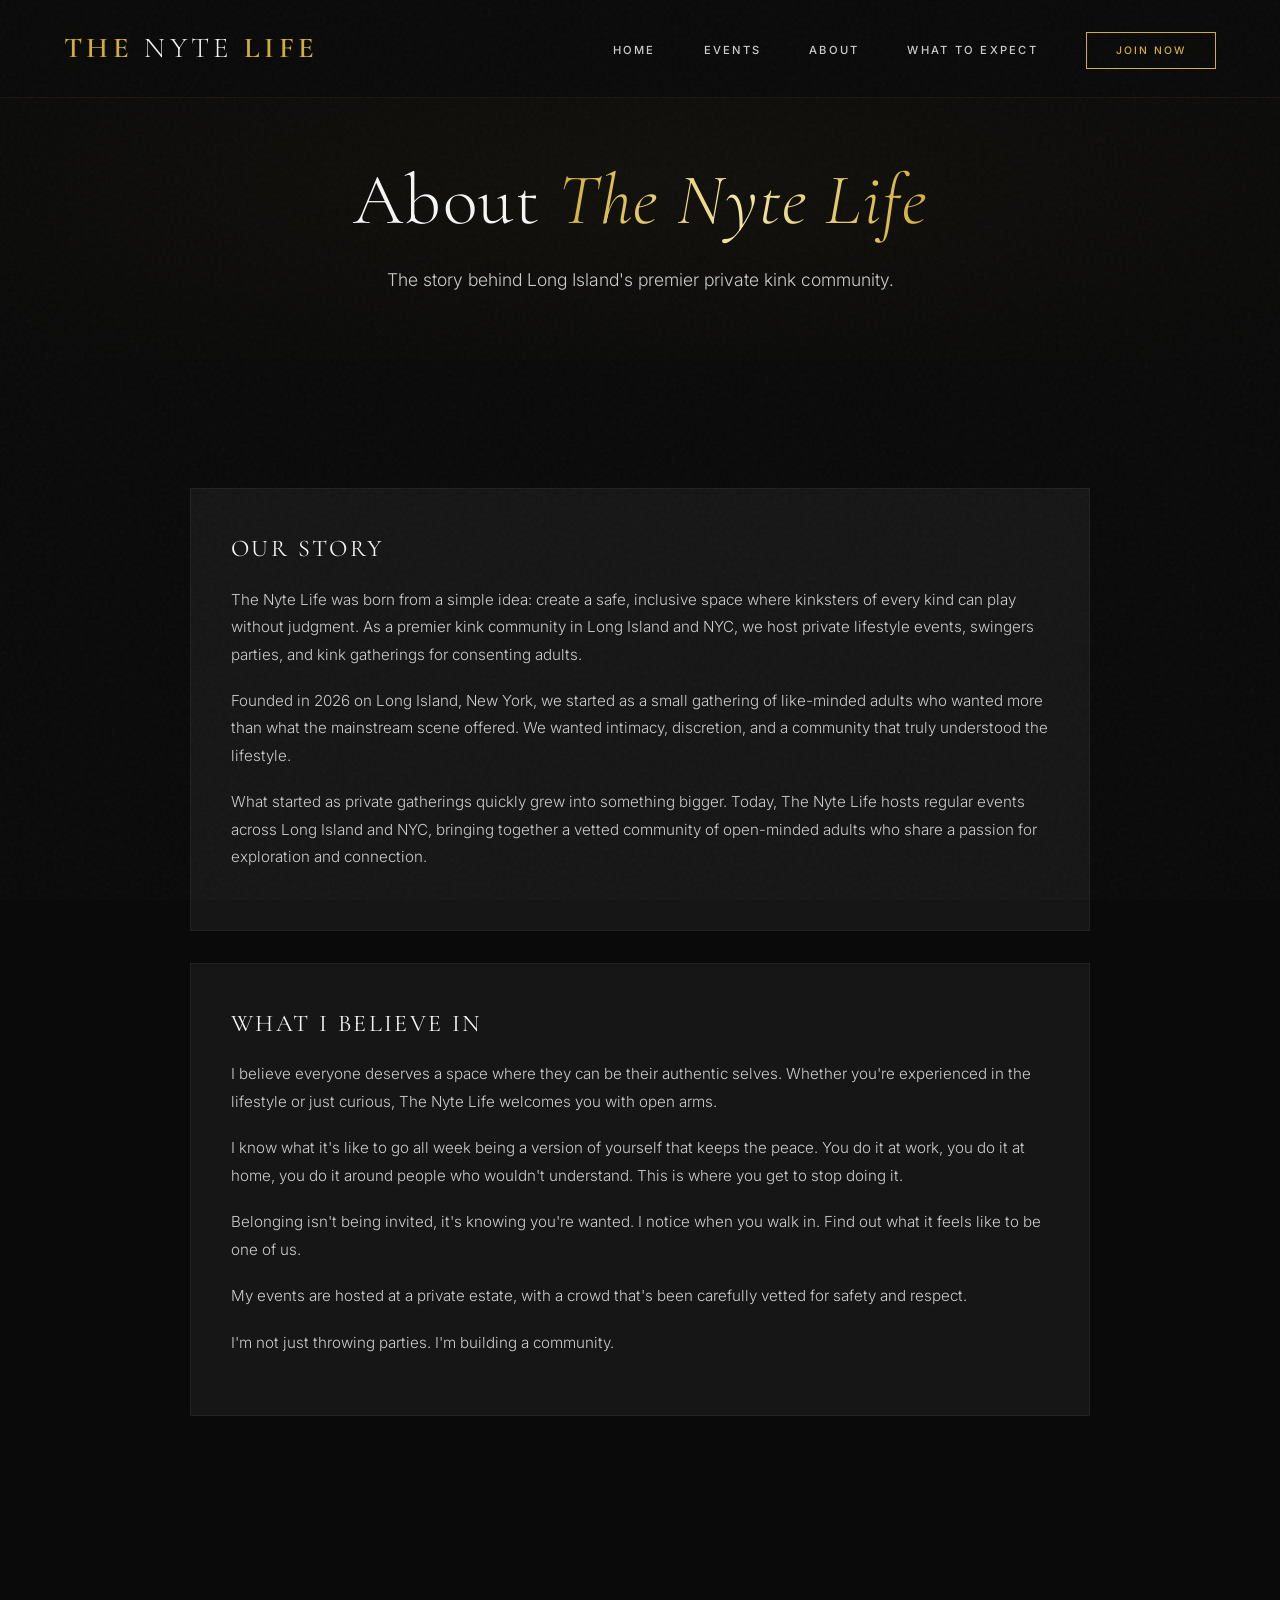
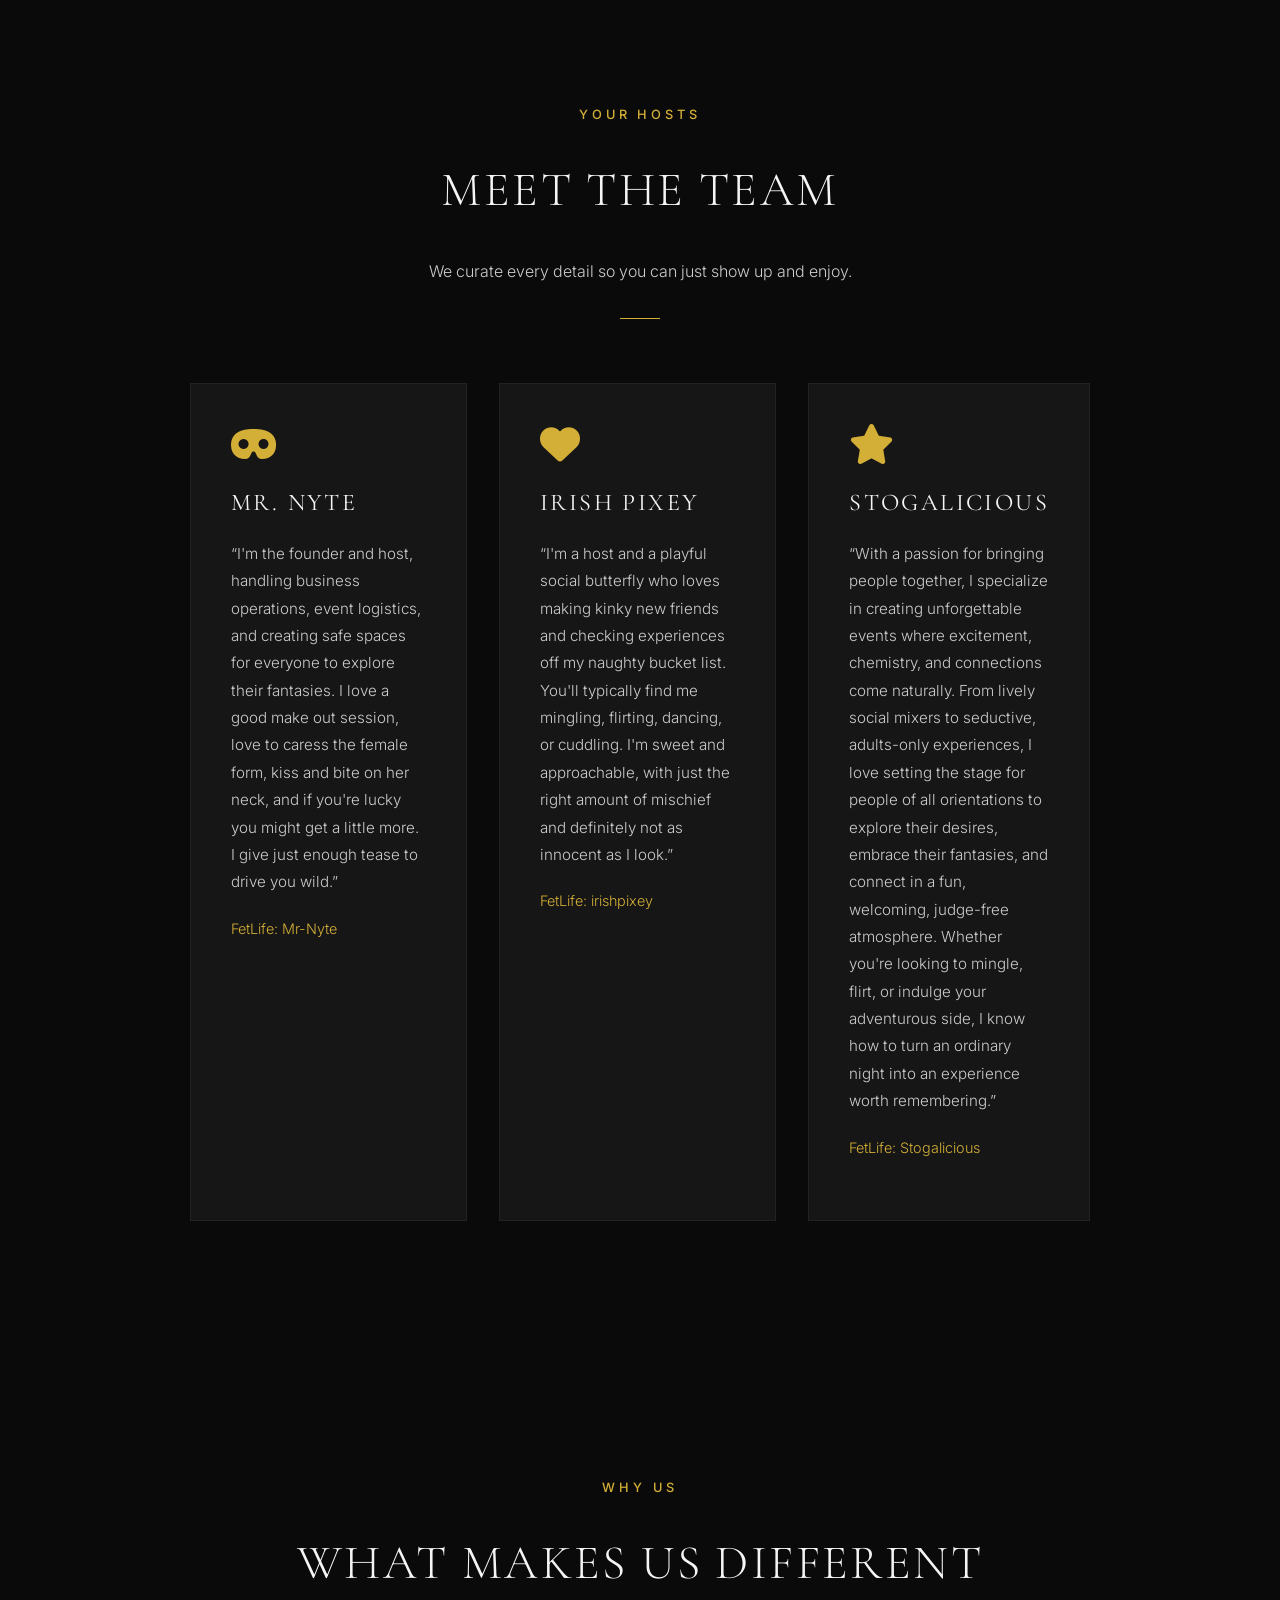
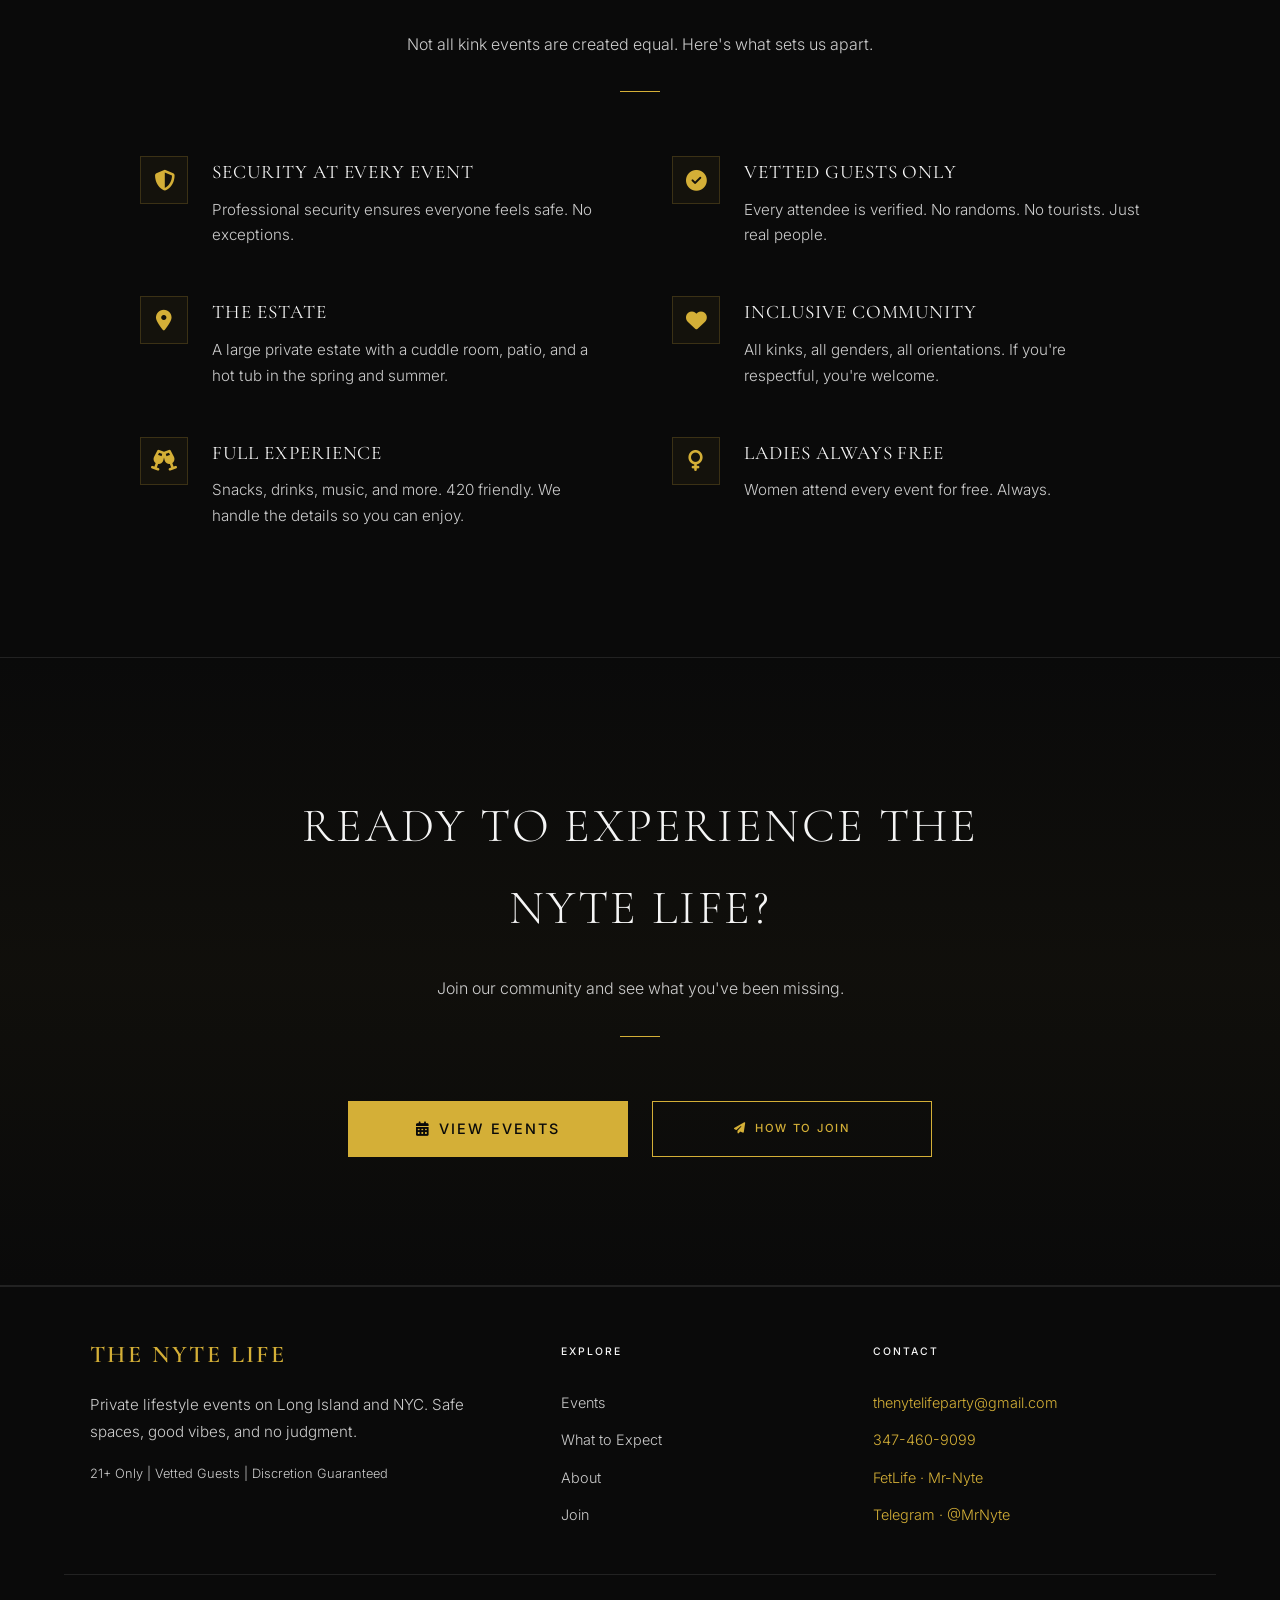
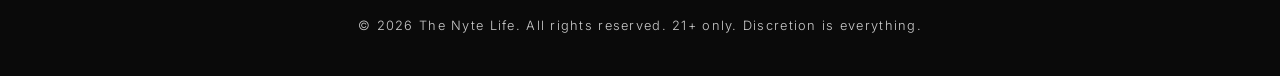
==== commit e534da46: "About: heading What We Believe to What I Believe In" ====
--- a/about.html
+++ b/about.html
@@ -257,7 +257,7 @@
         </div>
 
         <div class="host-card fade-in full">
-            <h3>What We Believe</h3>
+            <h3>What I Believe In</h3>
             <p>I believe everyone deserves a space where they can be their authentic selves. Whether you're experienced in the lifestyle or just curious, The Nyte Life welcomes you with open arms.</p>
             <p>I know what it's like to go all week being a version of yourself that keeps the peace. You do it at work, you do it at home, you do it around people who wouldn't understand. This is where you get to stop doing it.</p>
             <p>Belonging isn't being invited, it's knowing you're wanted. I notice when you walk in. Find out what it feels like to be one of us.</p>
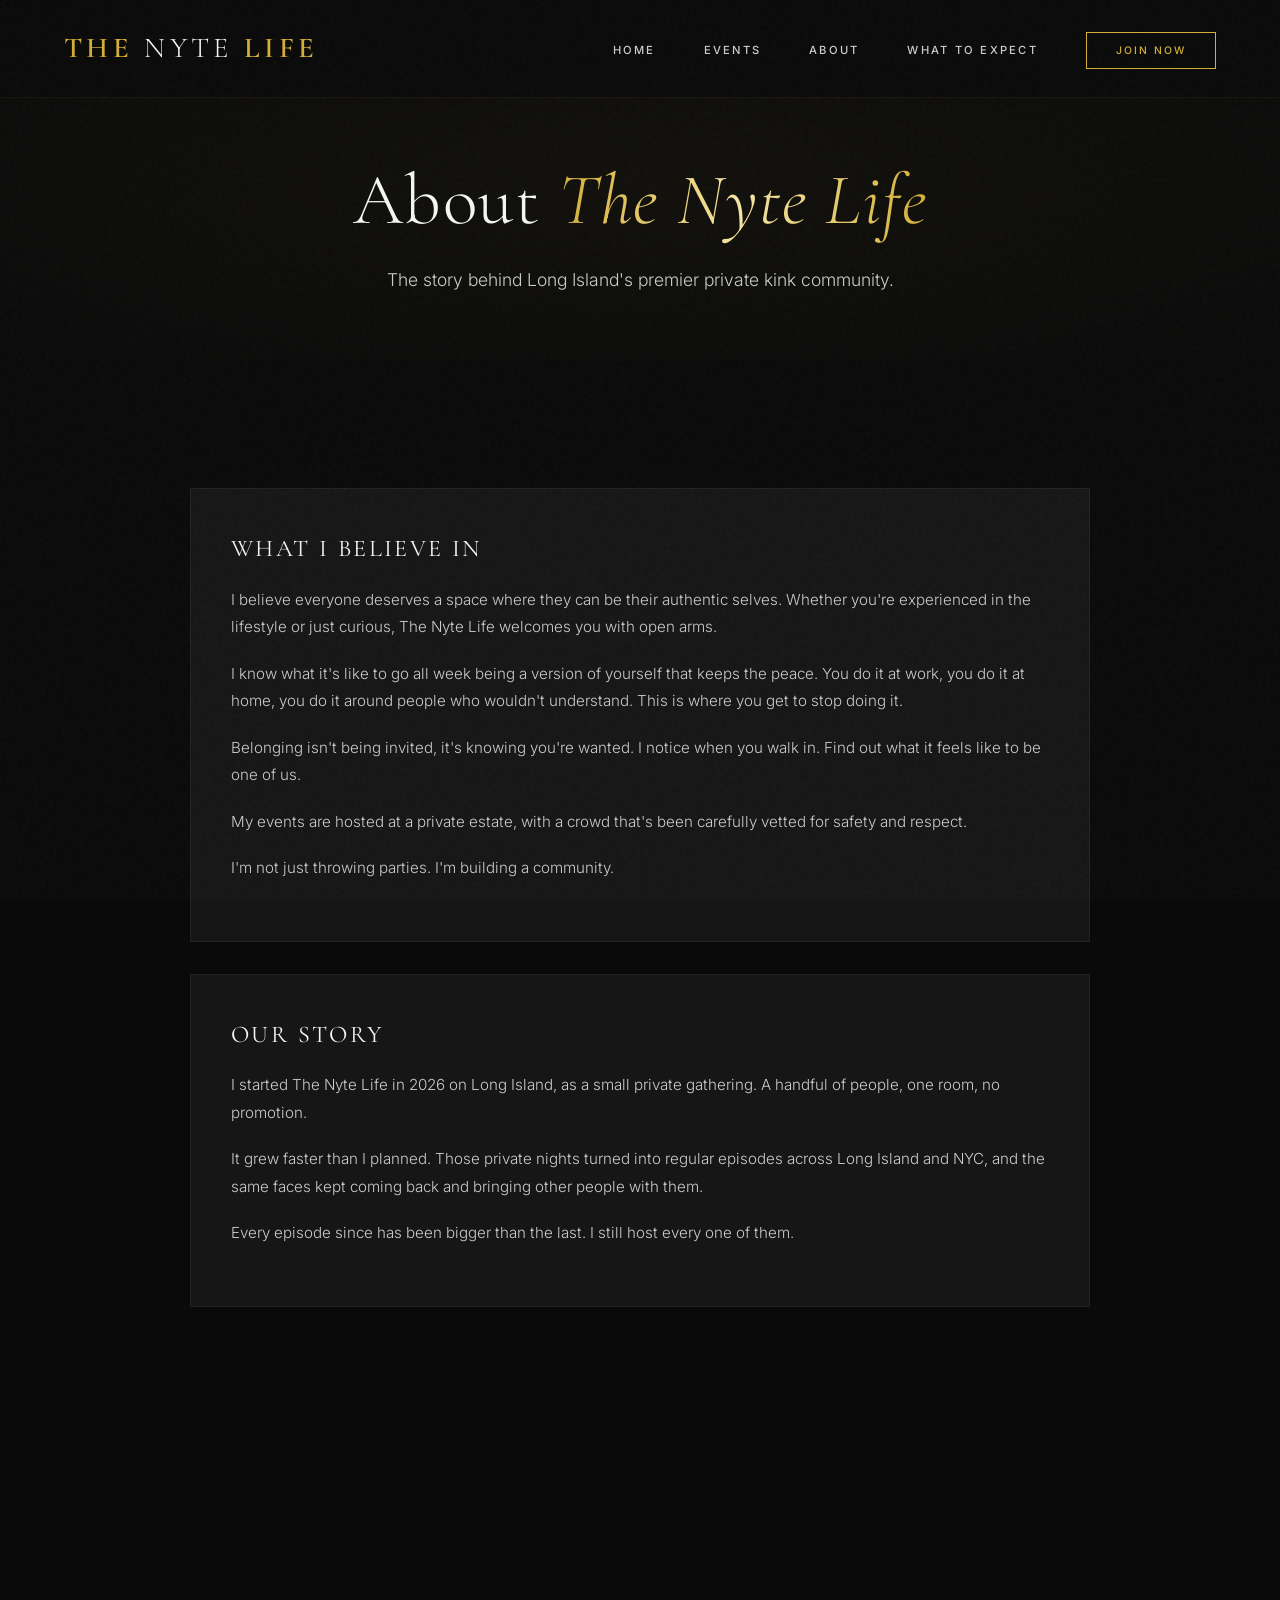
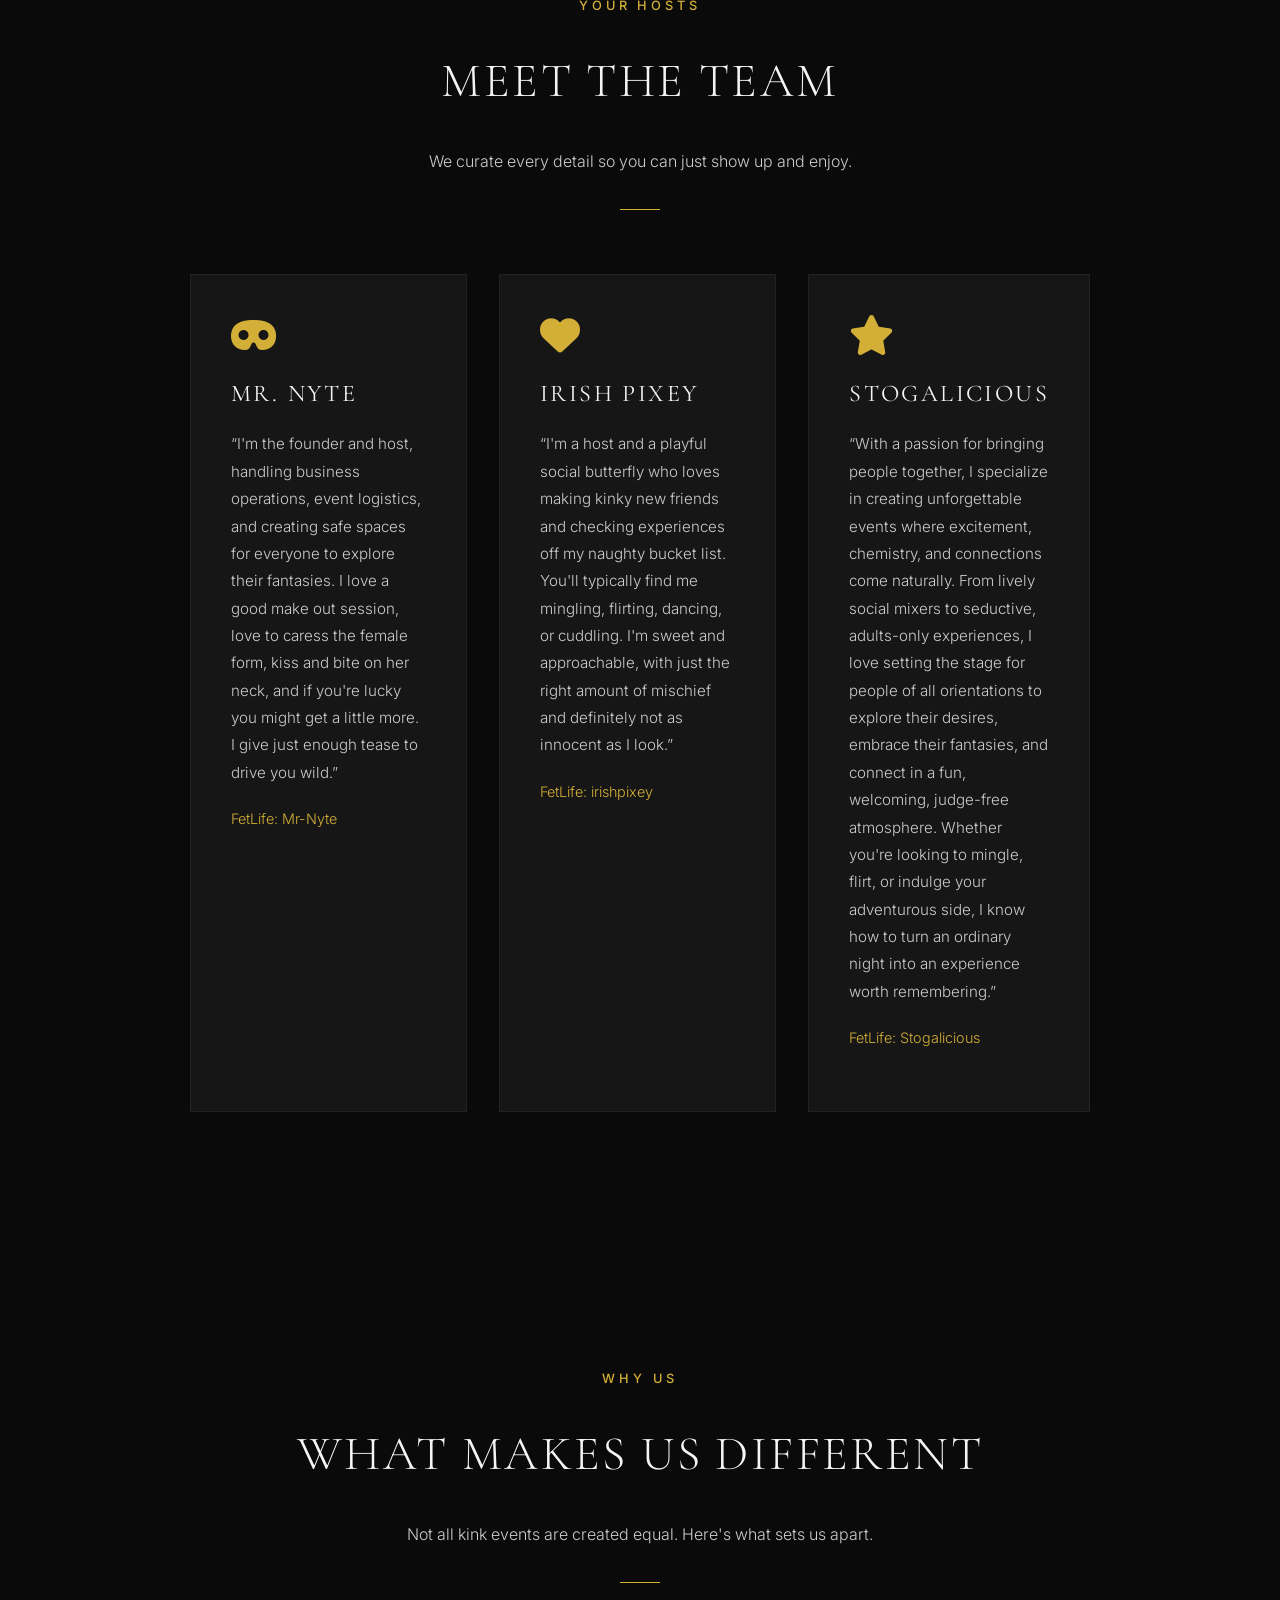
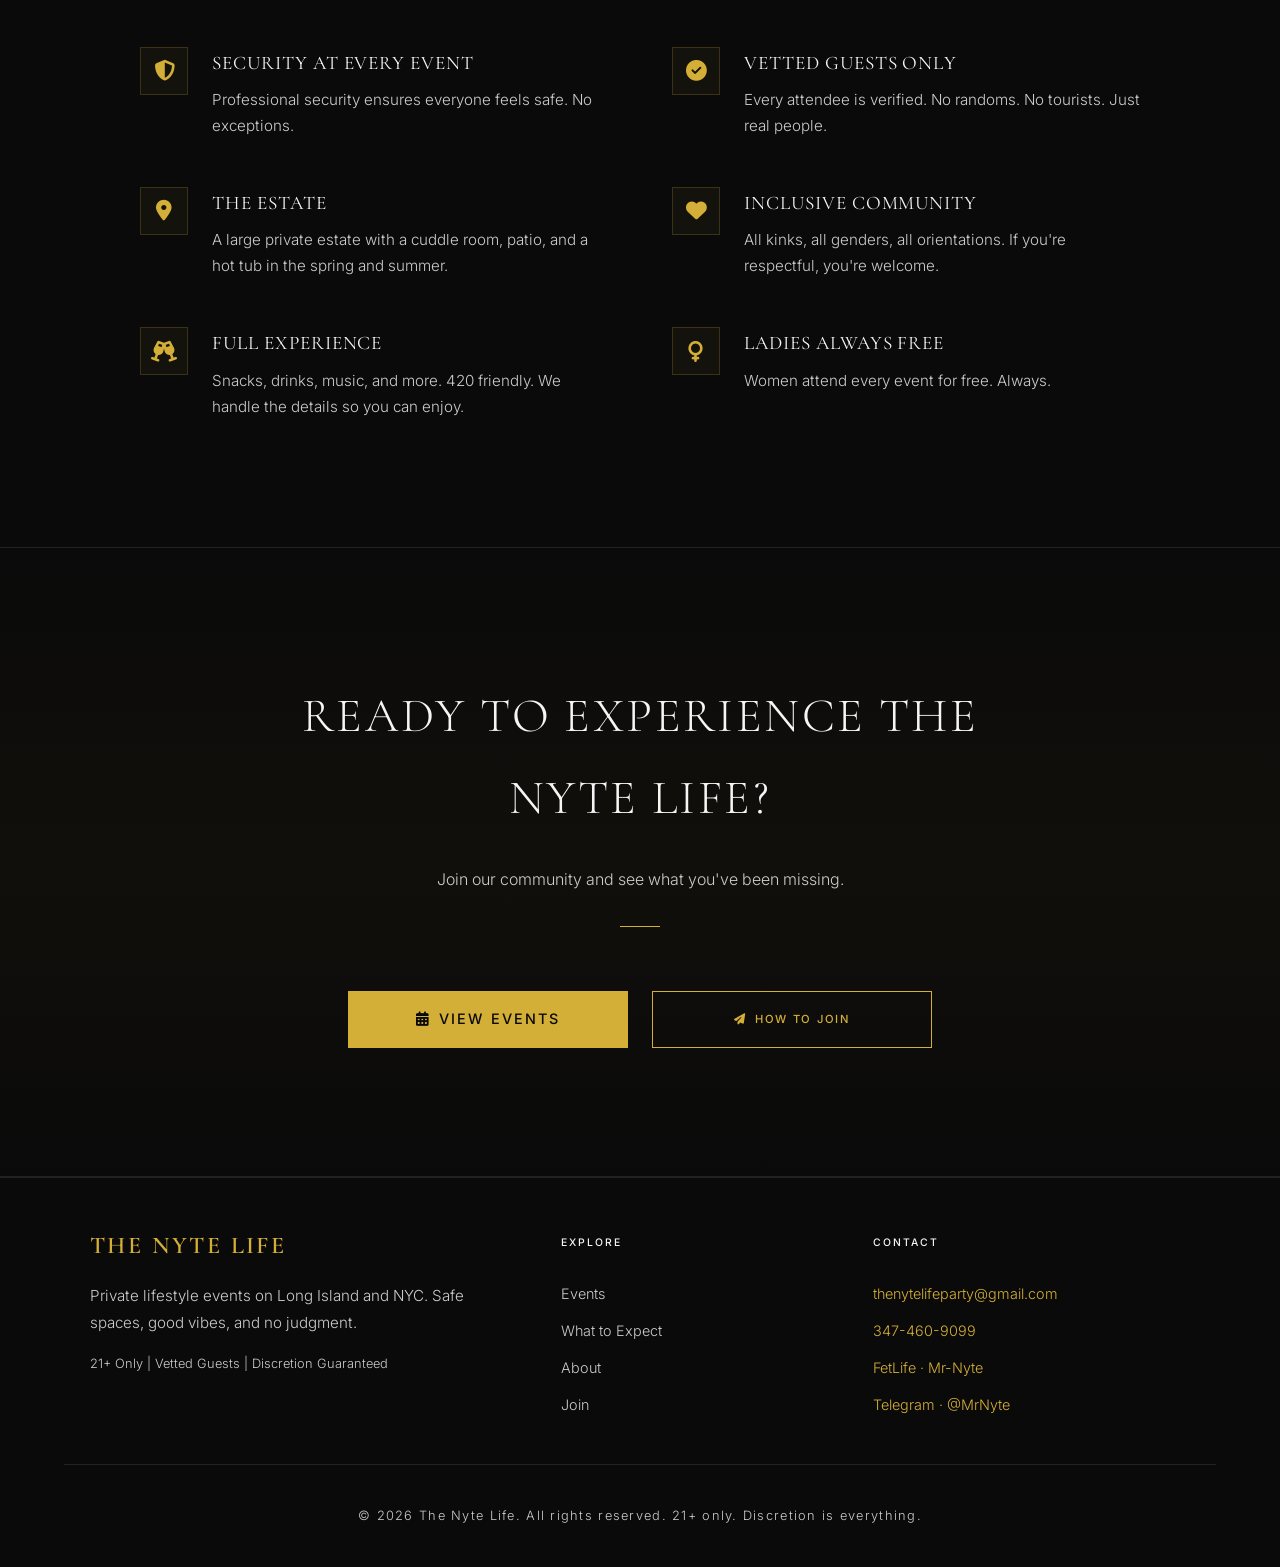
==== commit 29460947: "About: lead with What I Believe In, rewrite Our Story in first person, remove duplicated claims" ====
--- a/about.html
+++ b/about.html
@@ -247,15 +247,8 @@
         </div>
     </section>
 
-    <!-- STORY -->
+    <!-- BELIEF THEN STORY -->
     <section>
-        <div class="host-card fade-in full">
-            <h3>Our Story</h3>
-            <p>The Nyte Life was born from a simple idea: create a safe, inclusive space where kinksters of every kind can play without judgment. As a premier kink community in Long Island and NYC, we host private lifestyle events, swingers parties, and kink gatherings for consenting adults.</p>
-            <p>Founded in 2026 on Long Island, New York, we started as a small gathering of like-minded adults who wanted more than what the mainstream scene offered. We wanted intimacy, discretion, and a community that truly understood the lifestyle.</p>
-            <p>What started as private gatherings quickly grew into something bigger. Today, The Nyte Life hosts regular events across Long Island and NYC, bringing together a vetted community of open-minded adults who share a passion for exploration and connection.</p>
-        </div>
-
         <div class="host-card fade-in full">
             <h3>What I Believe In</h3>
             <p>I believe everyone deserves a space where they can be their authentic selves. Whether you're experienced in the lifestyle or just curious, The Nyte Life welcomes you with open arms.</p>
@@ -263,6 +256,13 @@
             <p>Belonging isn't being invited, it's knowing you're wanted. I notice when you walk in. Find out what it feels like to be one of us.</p>
             <p>My events are hosted at a private estate, with a crowd that's been carefully vetted for safety and respect.</p>
             <p>I'm not just throwing parties. I'm building a community.</p>
+        </div>
+
+        <div class="host-card fade-in full">
+            <h3>Our Story</h3>
+            <p>I started The Nyte Life in 2026 on Long Island, as a small private gathering. A handful of people, one room, no promotion.</p>
+            <p>It grew faster than I planned. Those private nights turned into regular episodes across Long Island and NYC, and the same faces kept coming back and bringing other people with them.</p>
+            <p>Every episode since has been bigger than the last. I still host every one of them.</p>
         </div>
     </section>
 
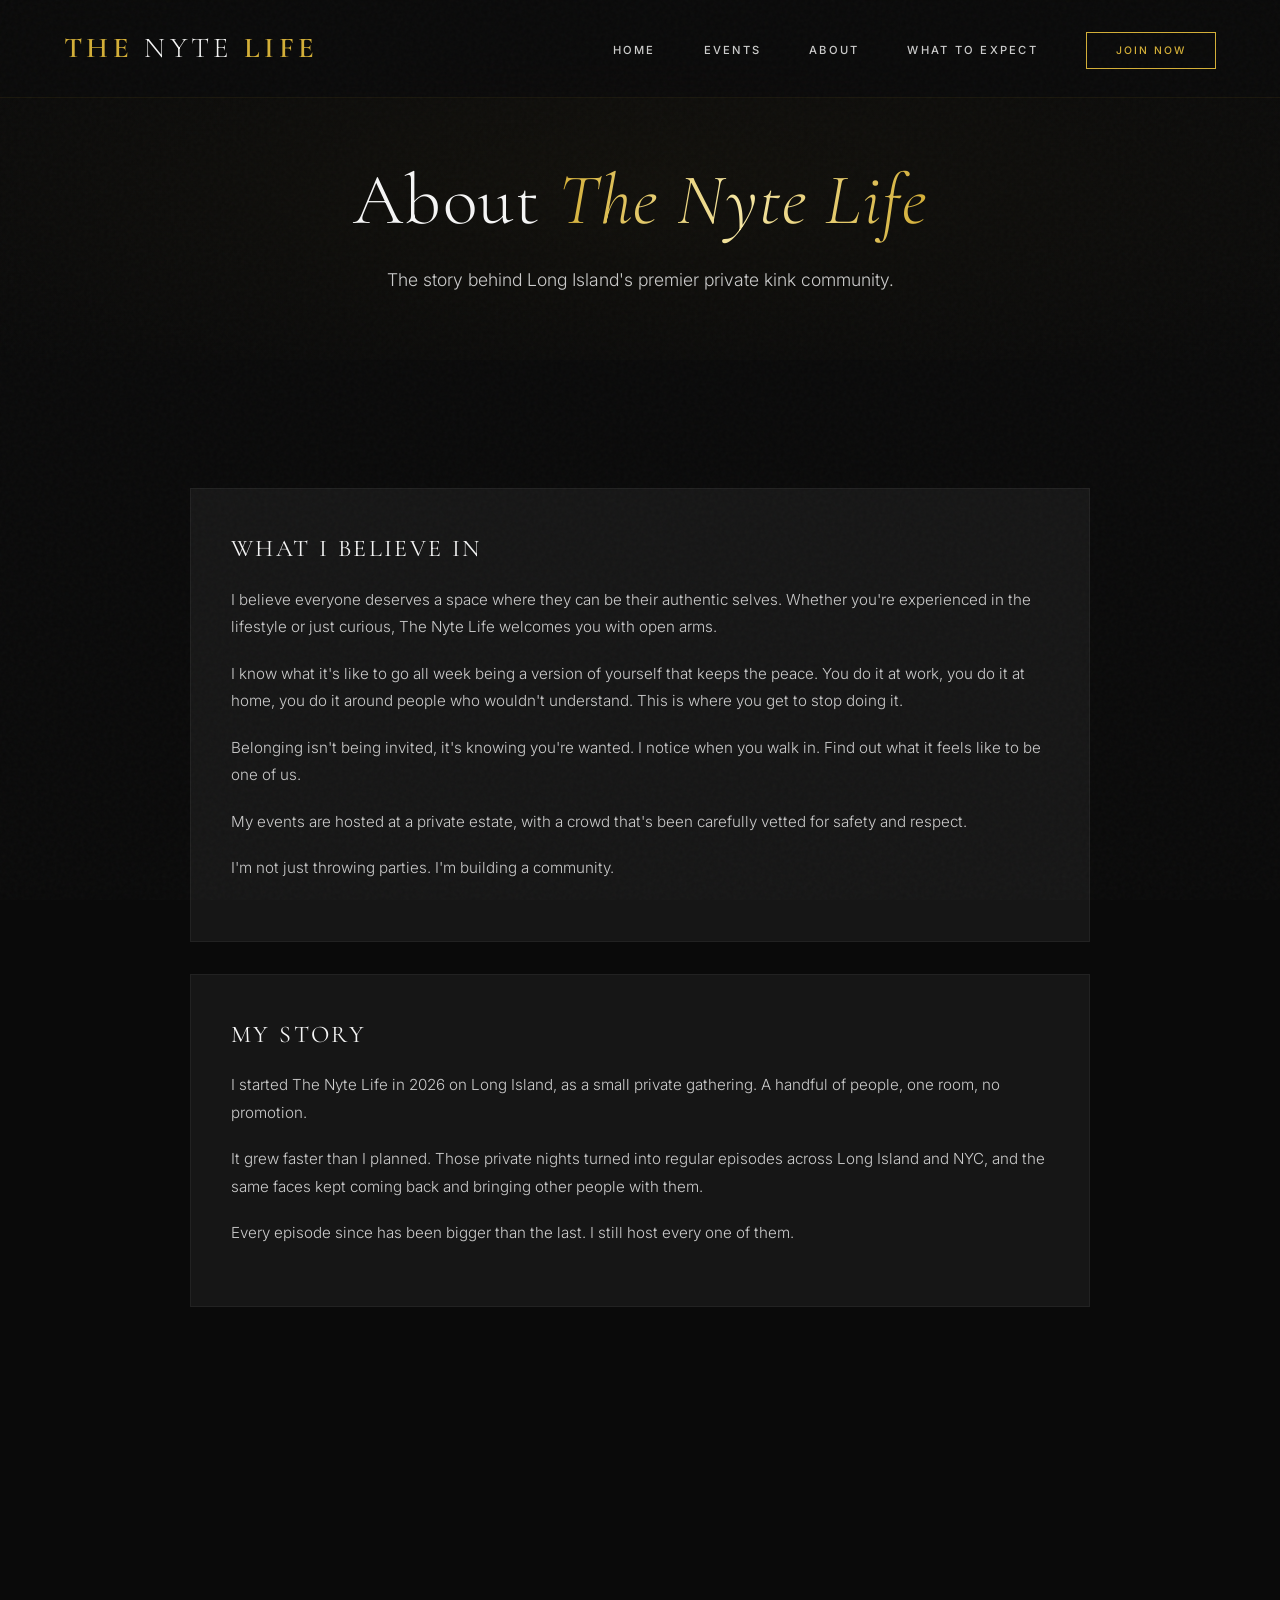
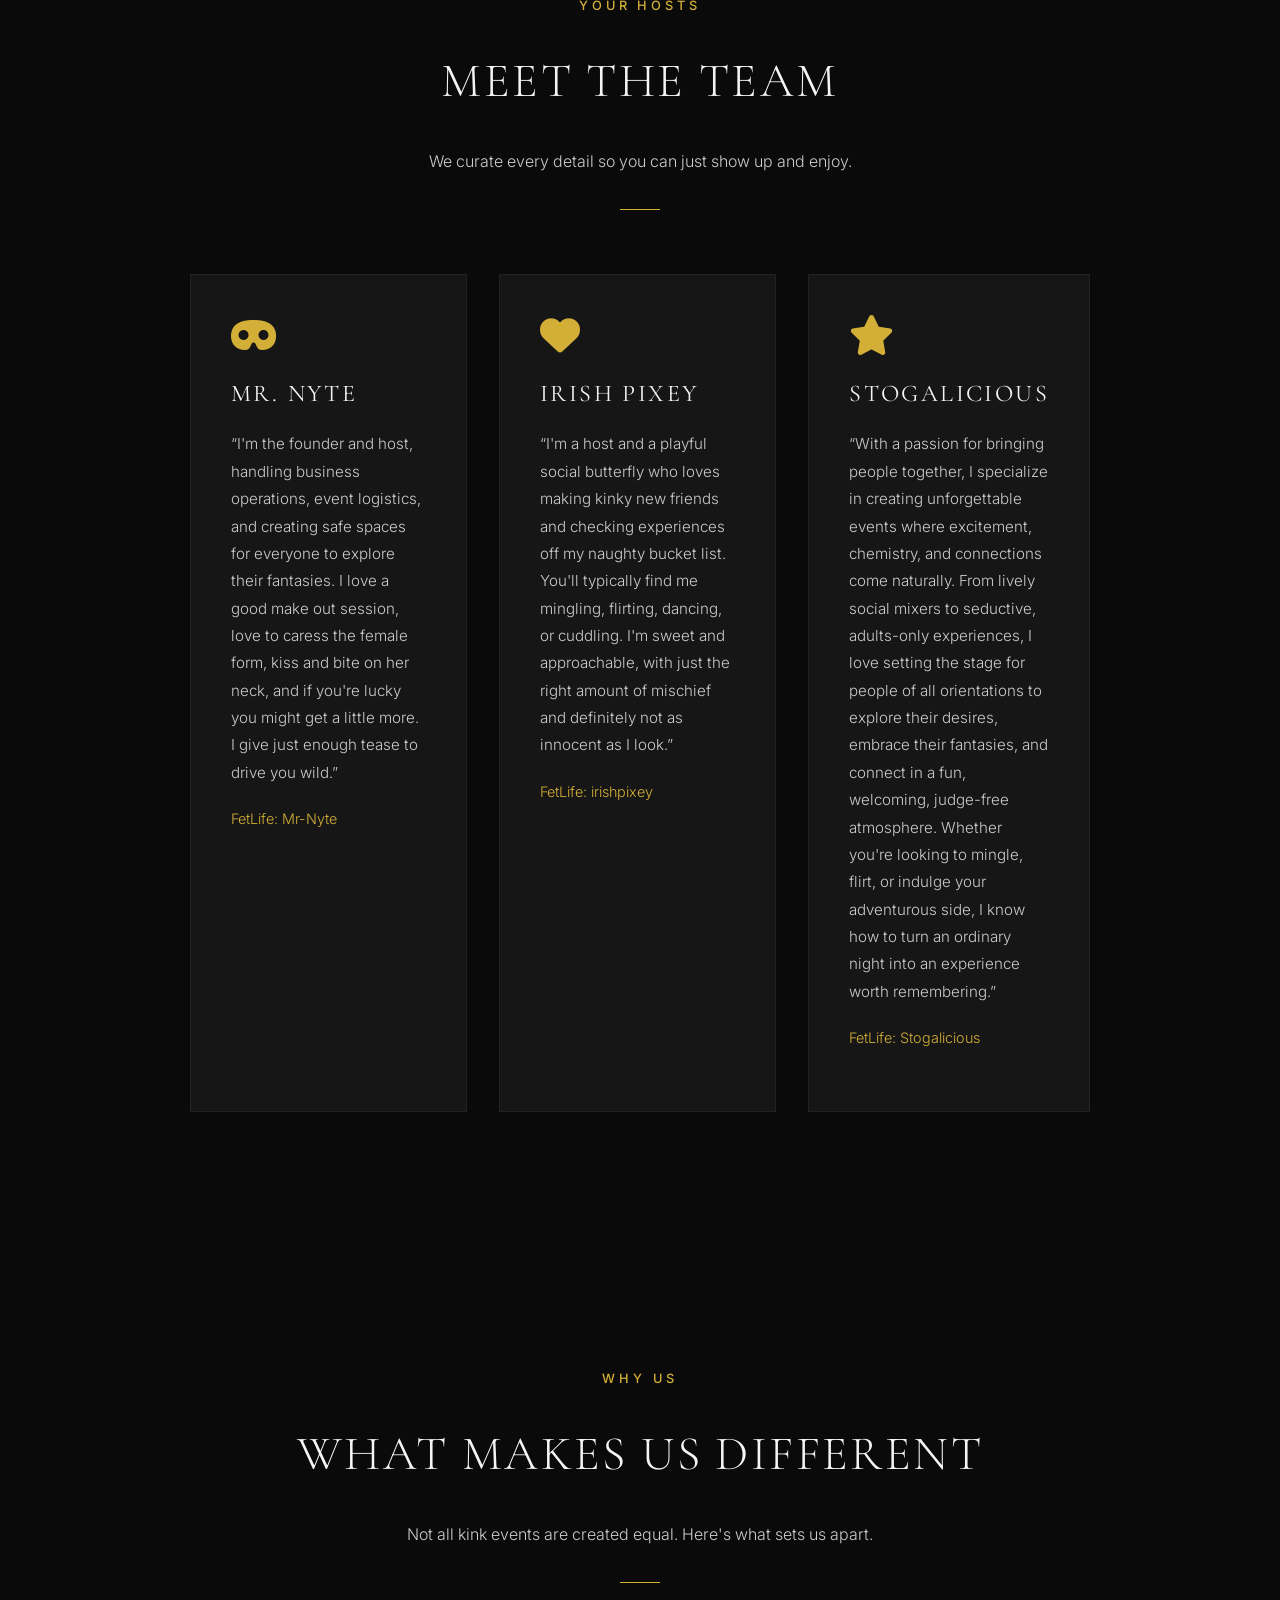
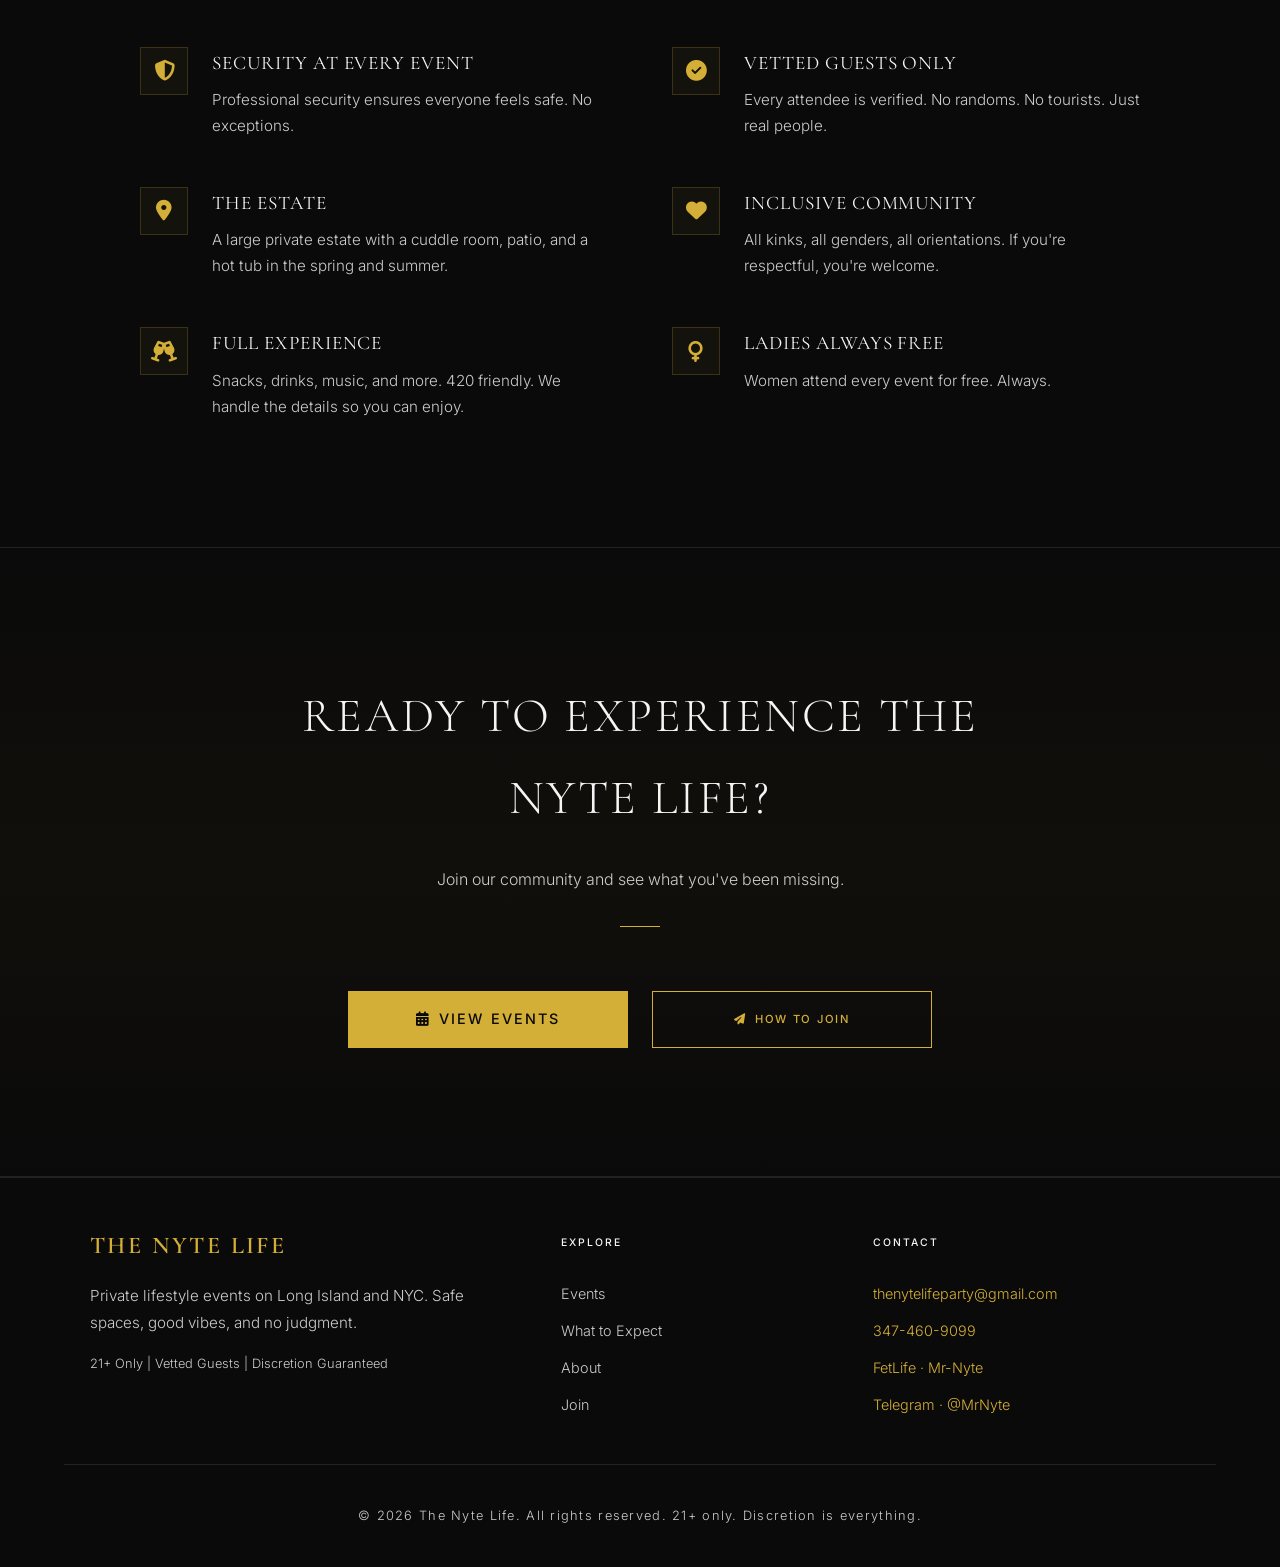
==== commit b3180c21: "About: Our Story to My Story" ====
--- a/about.html
+++ b/about.html
@@ -259,7 +259,7 @@
         </div>
 
         <div class="host-card fade-in full">
-            <h3>Our Story</h3>
+            <h3>My Story</h3>
             <p>I started The Nyte Life in 2026 on Long Island, as a small private gathering. A handful of people, one room, no promotion.</p>
             <p>It grew faster than I planned. Those private nights turned into regular episodes across Long Island and NYC, and the same faces kept coming back and bringing other people with them.</p>
             <p>Every episode since has been bigger than the last. I still host every one of them.</p>
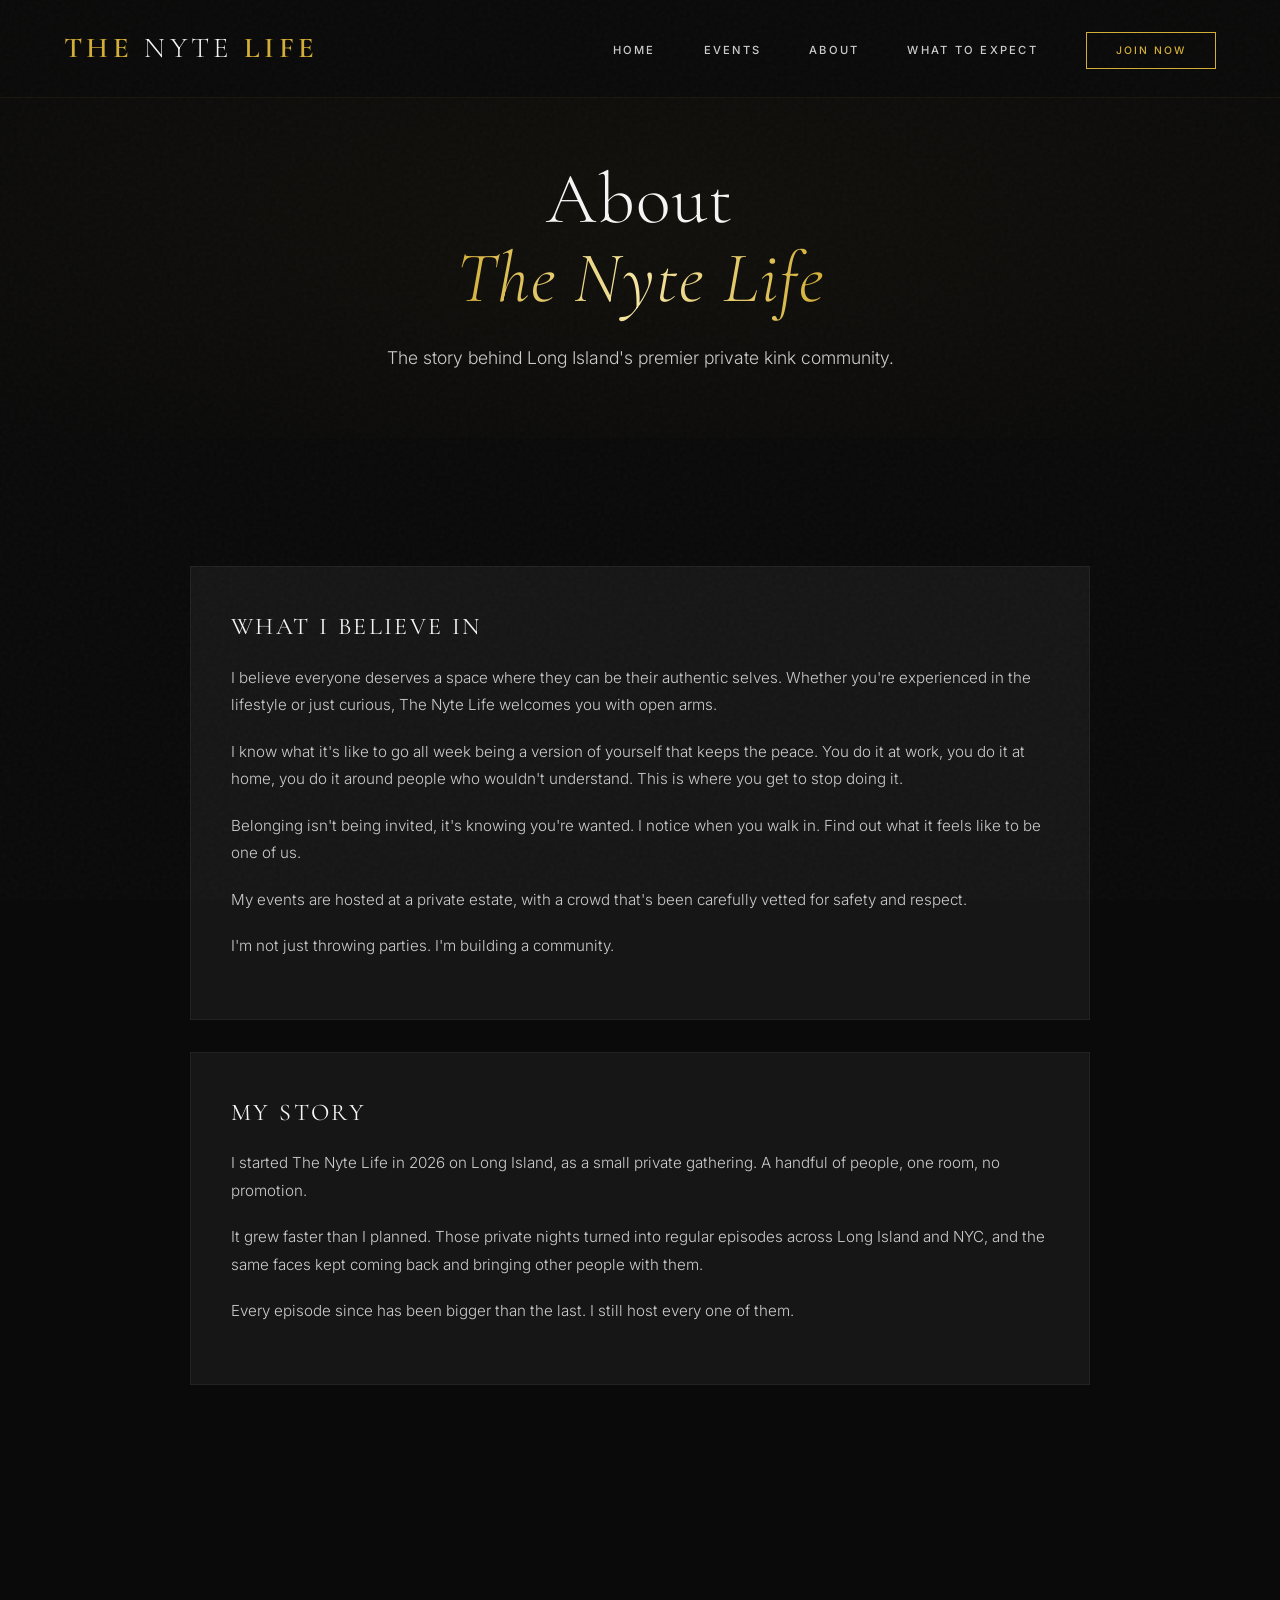
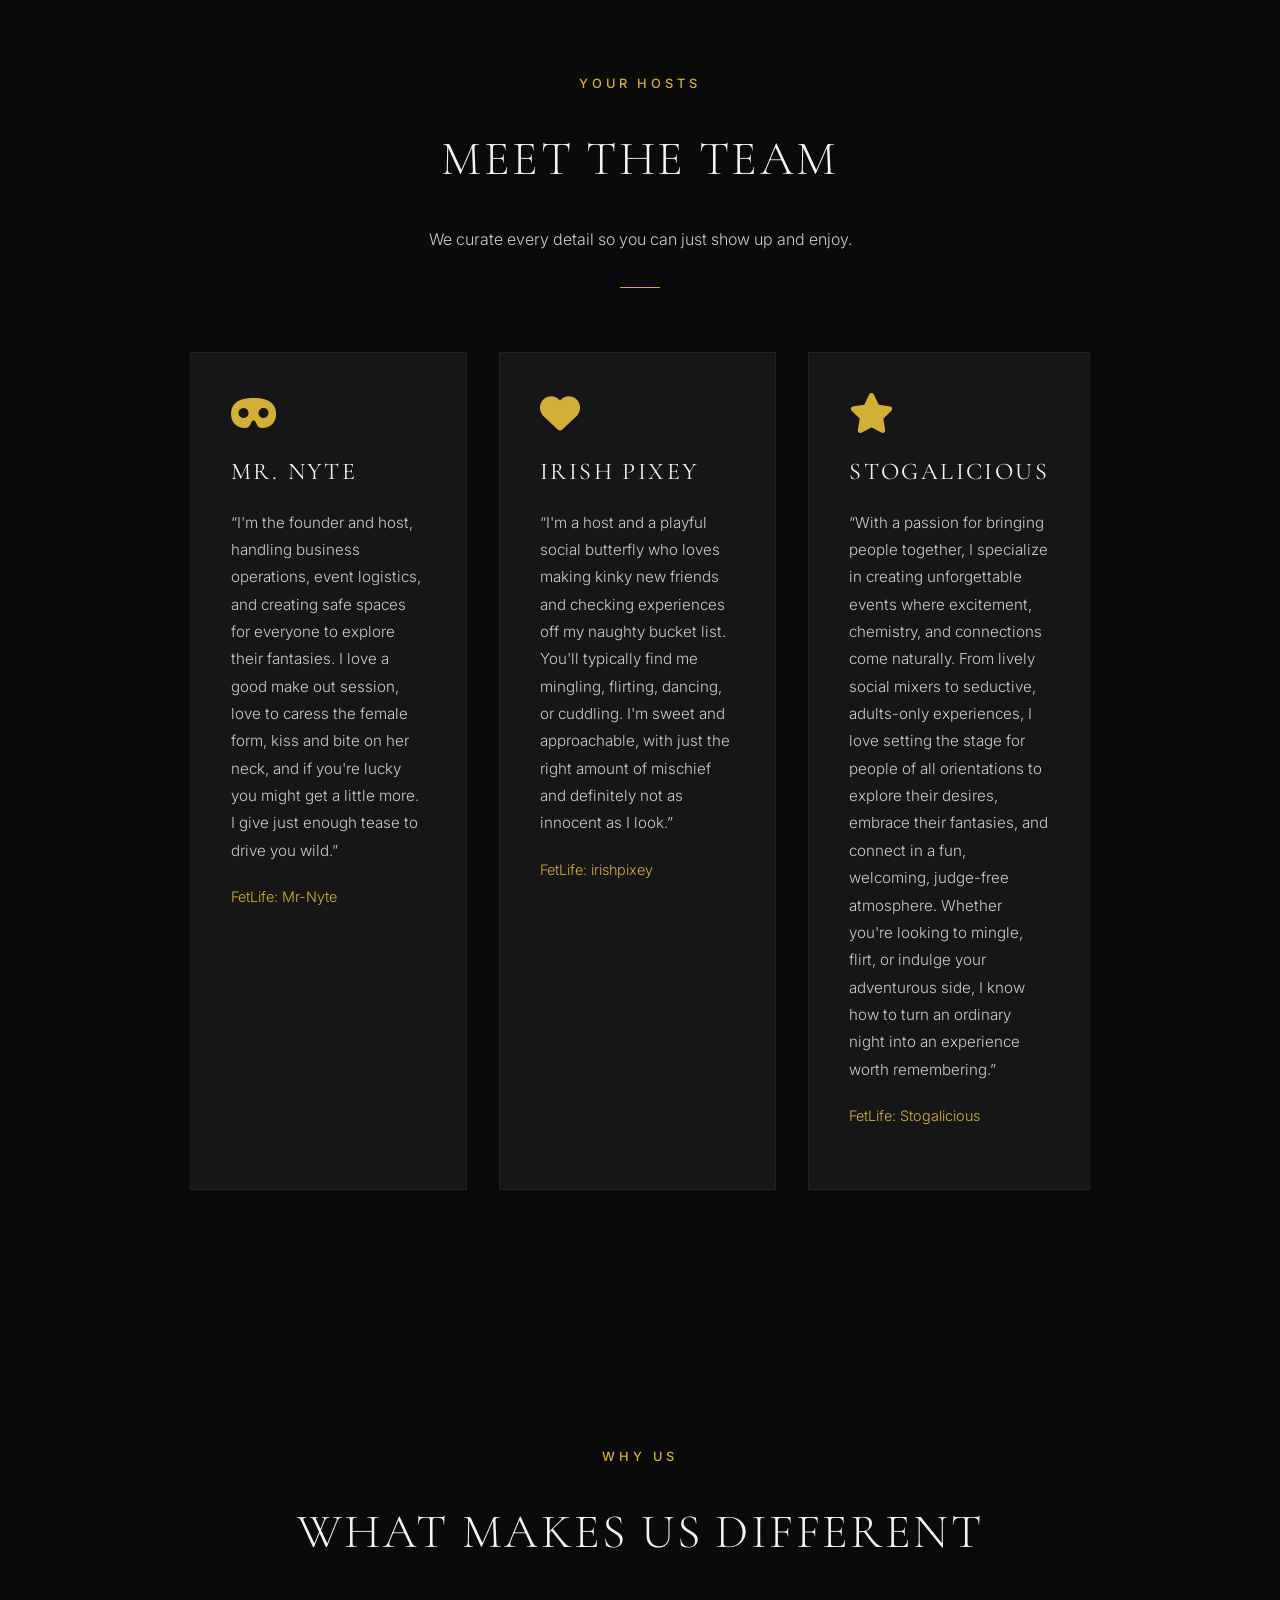
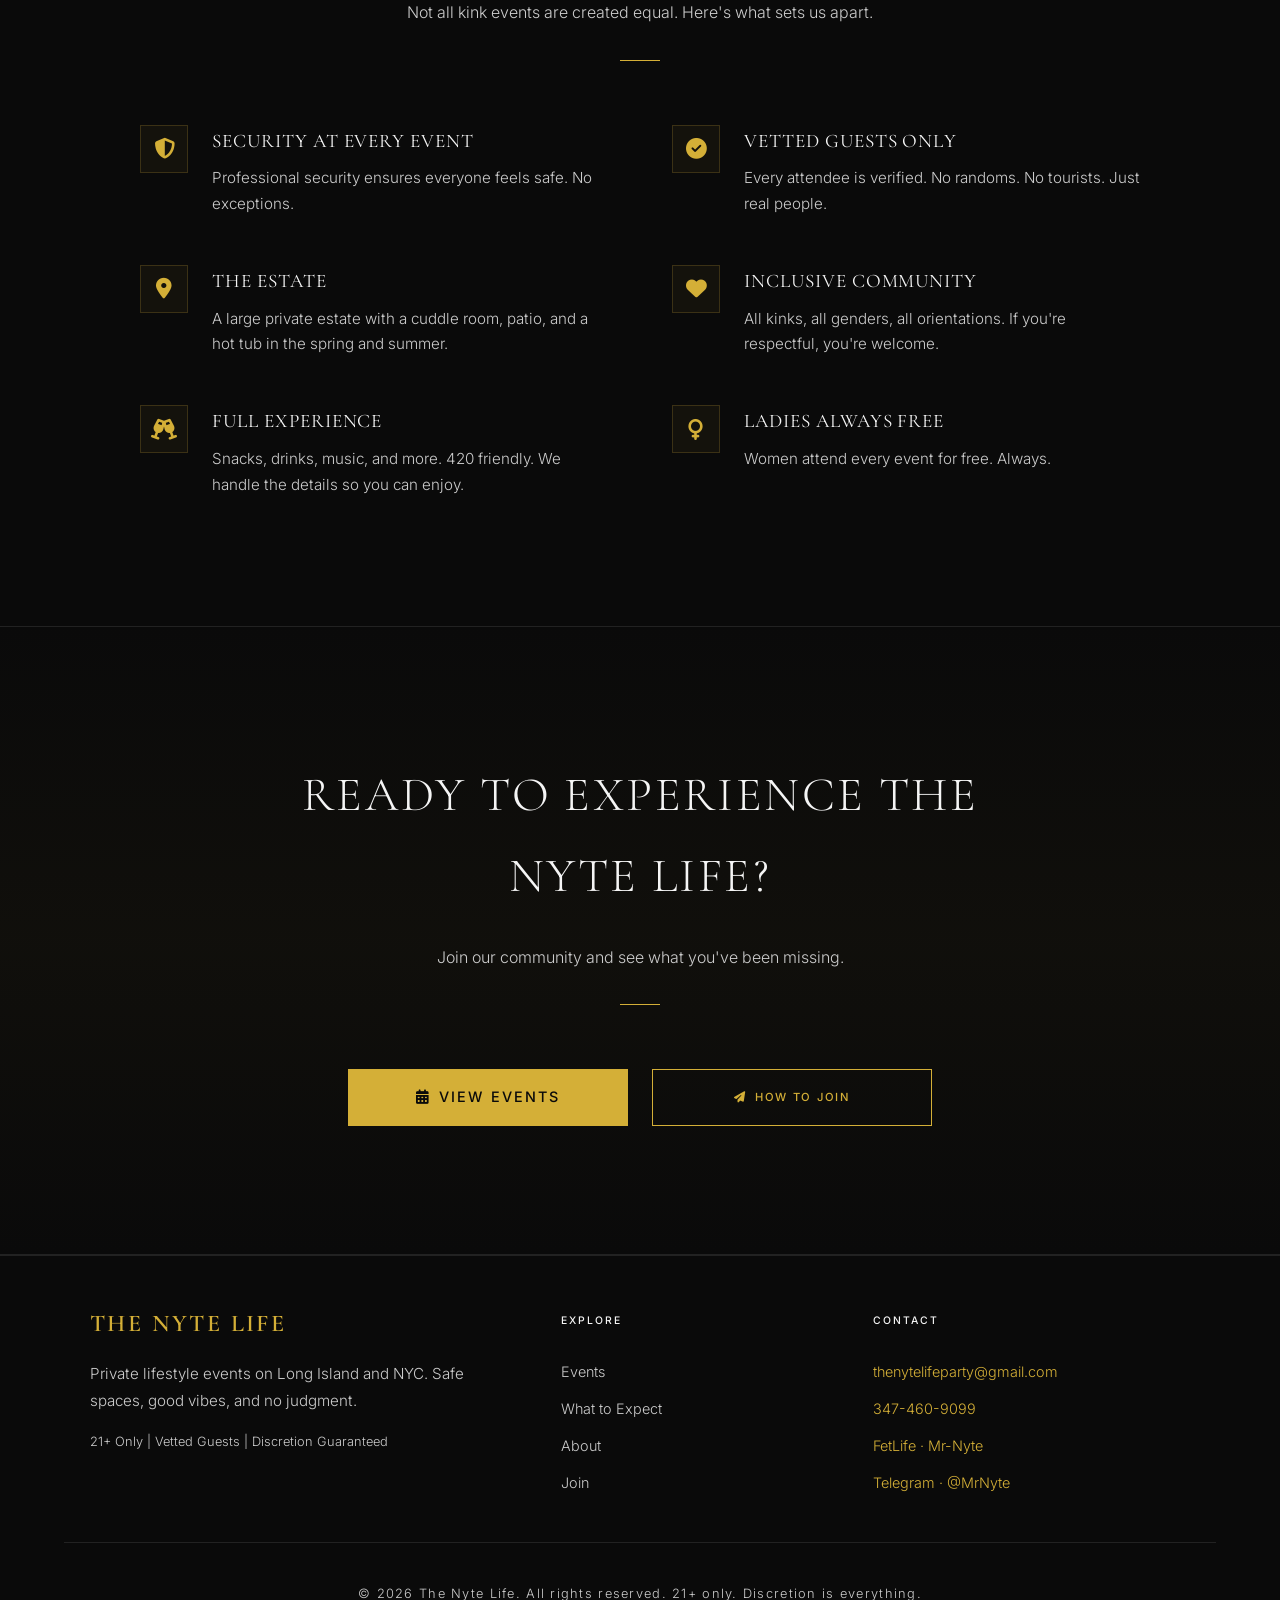
==== commit 1624434e: "About: line break in hero heading after About" ====
--- a/about.html
+++ b/about.html
@@ -242,7 +242,7 @@
     <!-- PAGE HERO -->
     <section class="page-hero">
         <div class="page-hero-content">
-            <h1>About <span class="gold">The Nyte Life</span></h1>
+            <h1>About<br><span class="gold">The Nyte Life</span></h1>
             <p>The story behind Long Island's premier private kink community.</p>
         </div>
     </section>
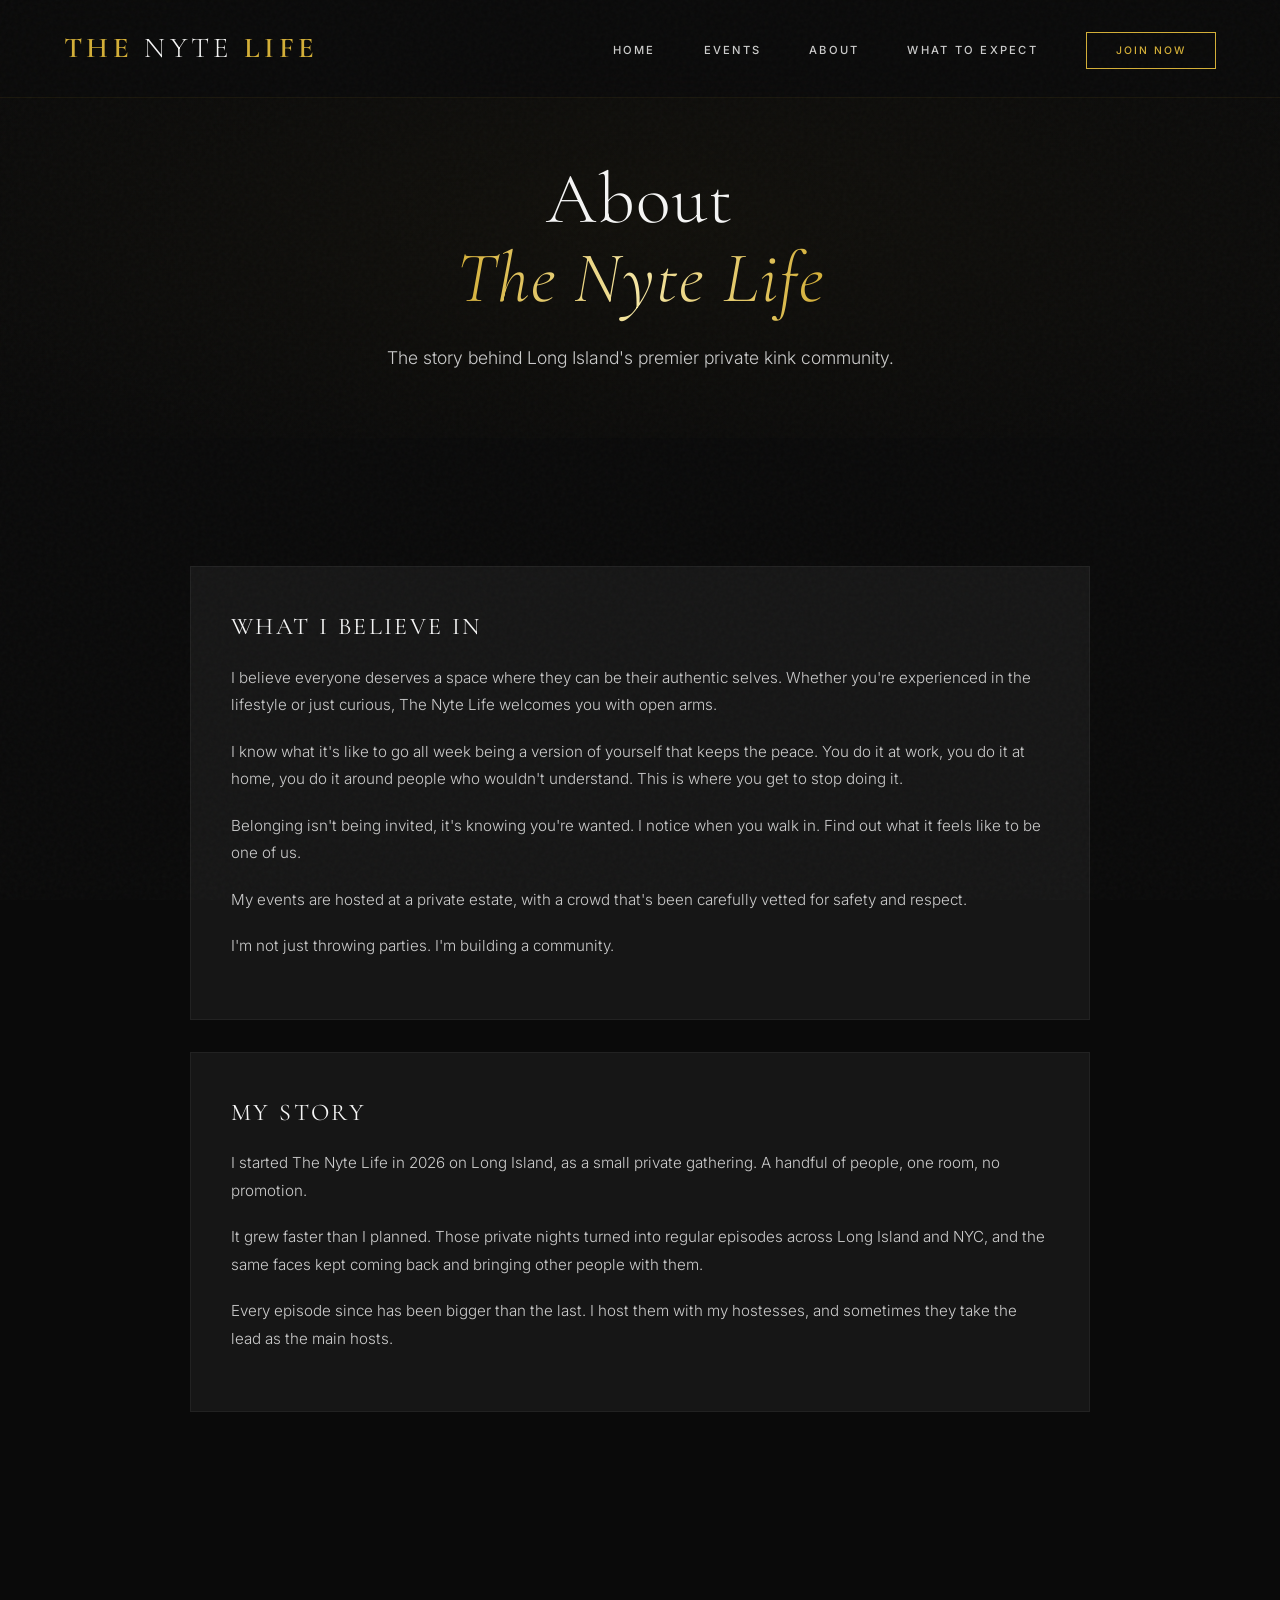
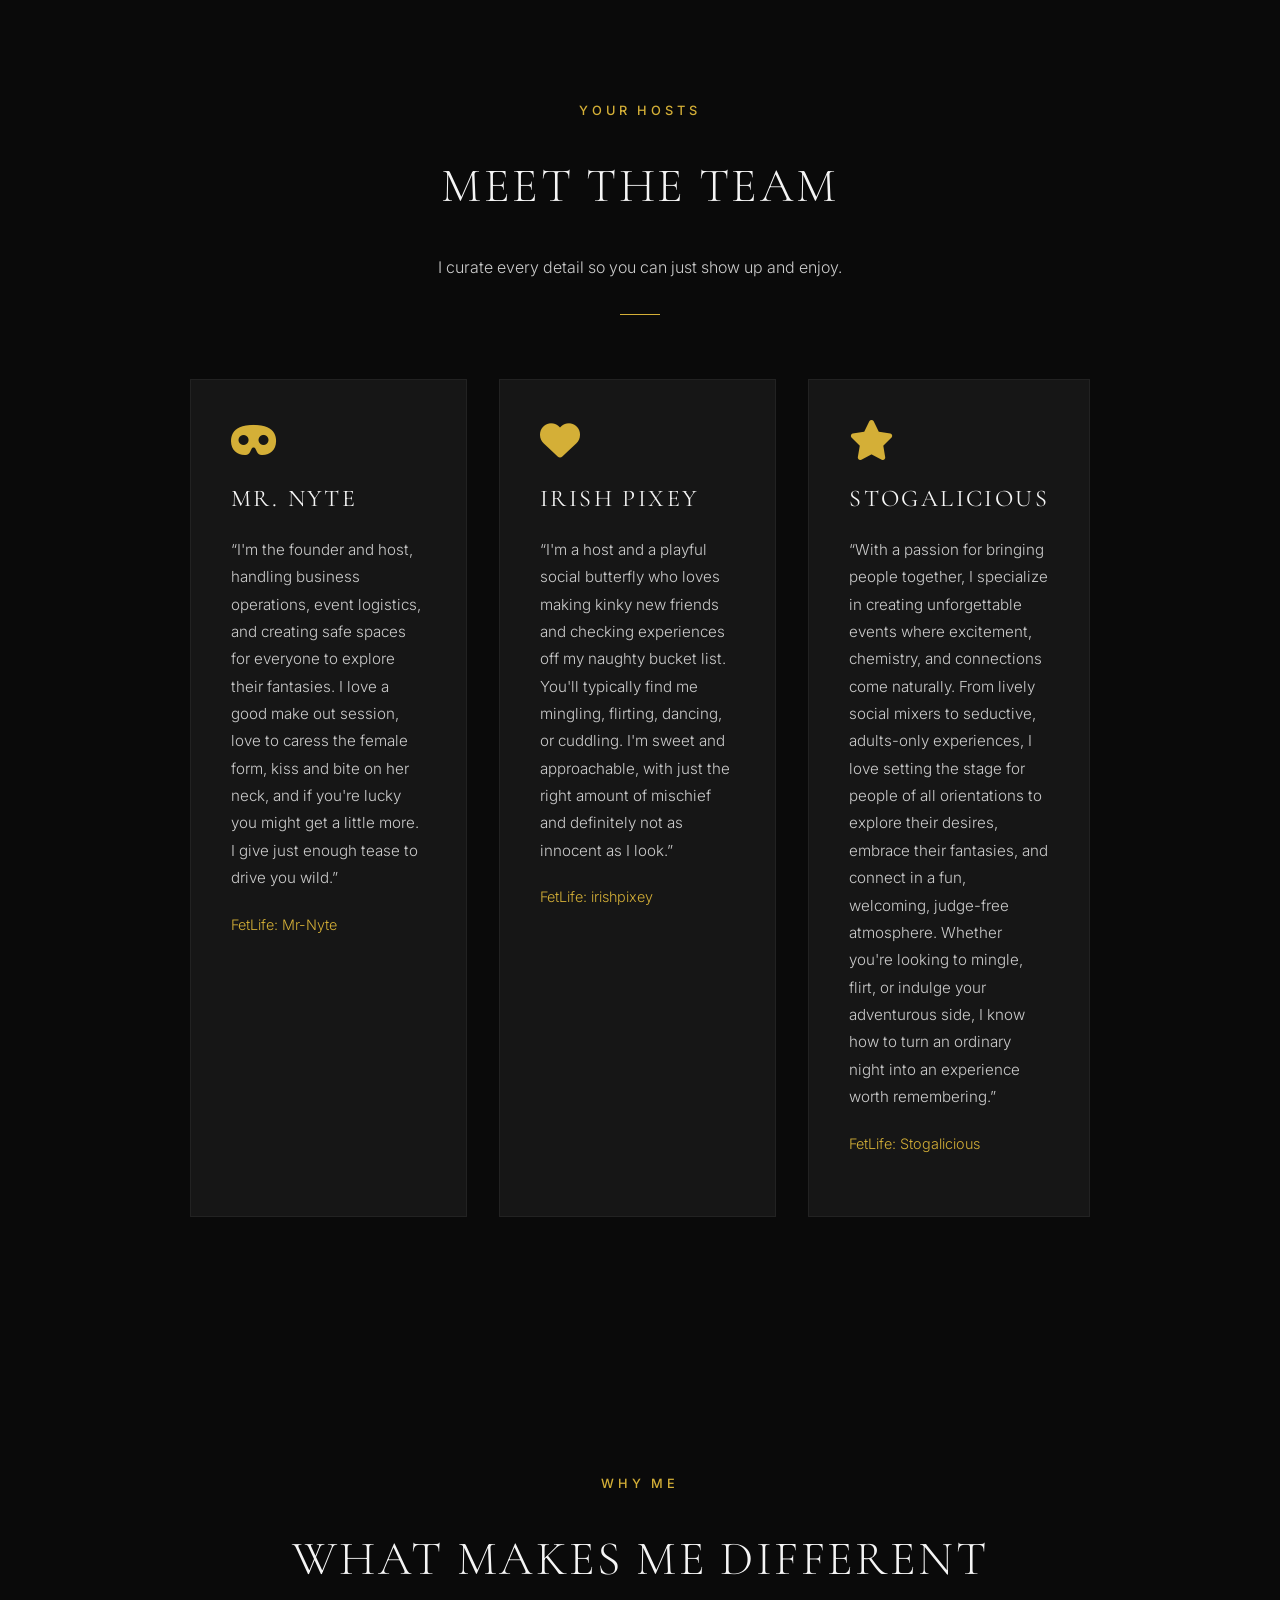
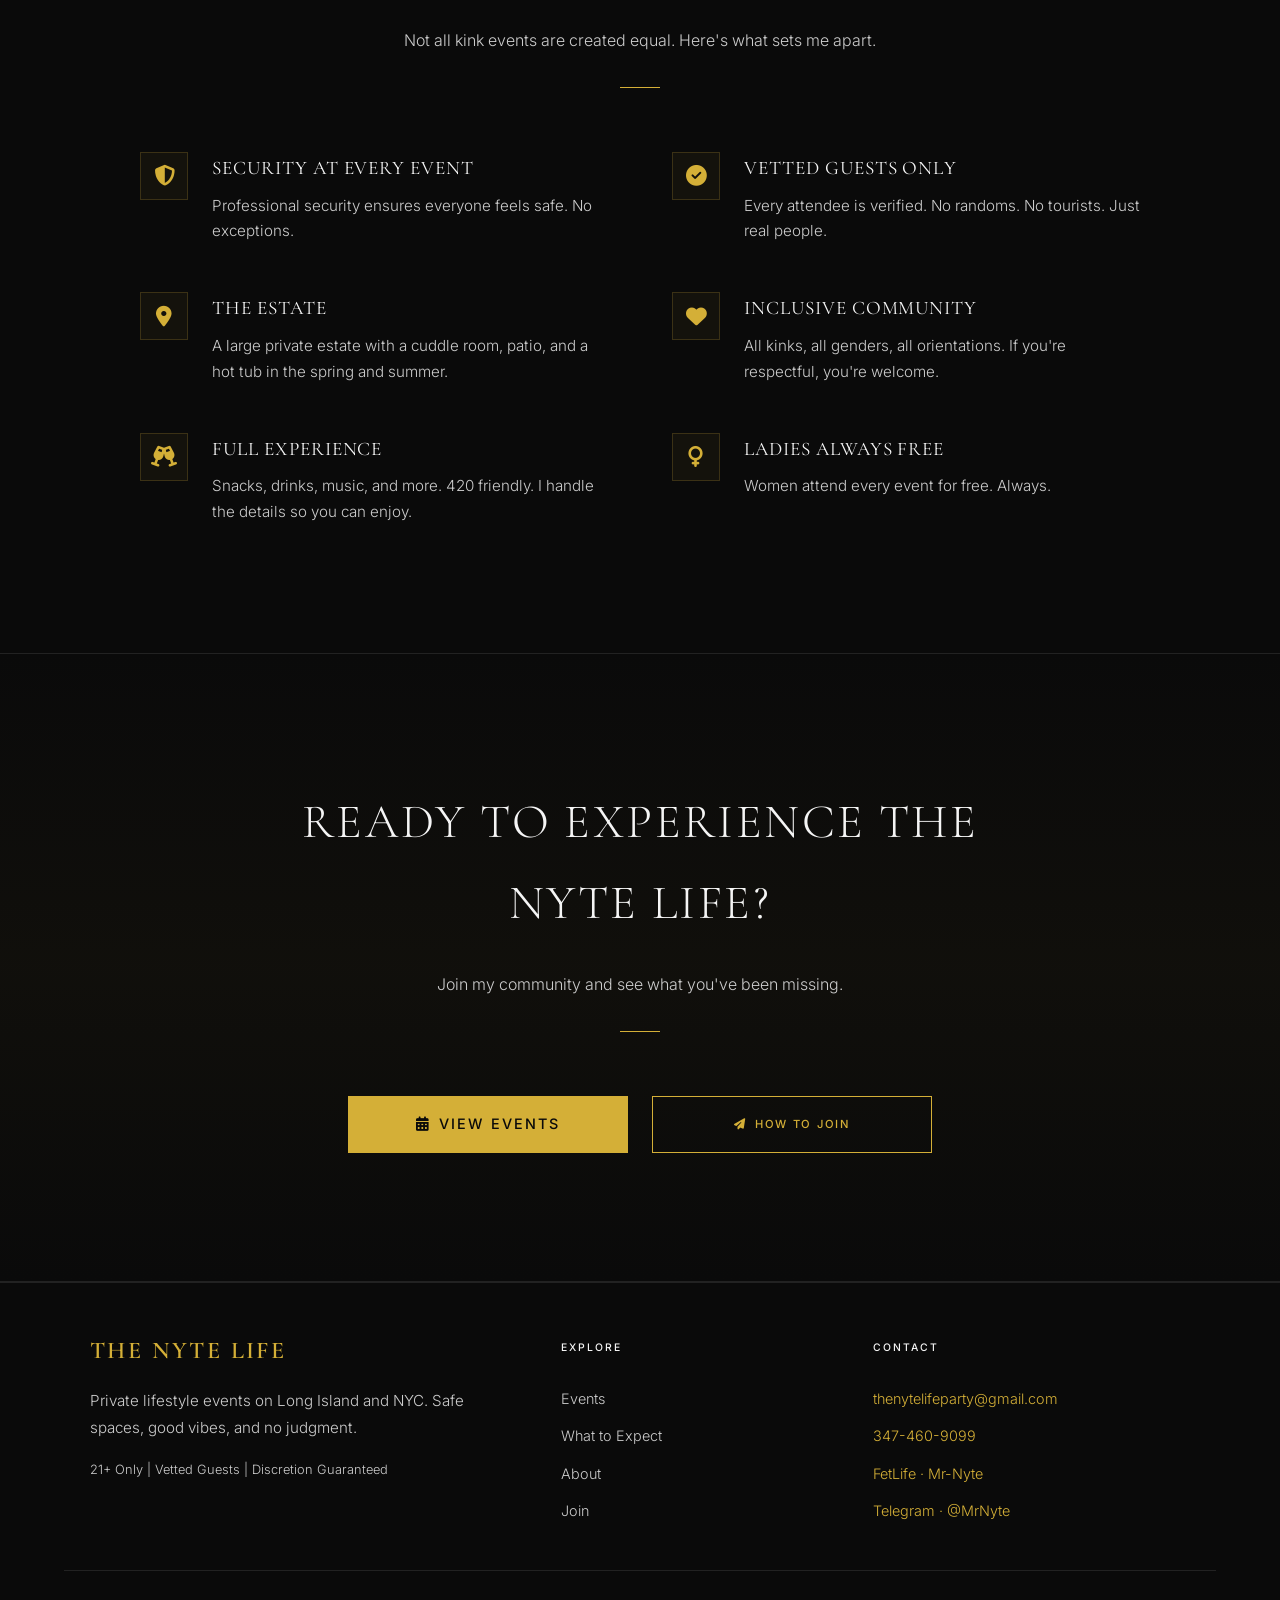
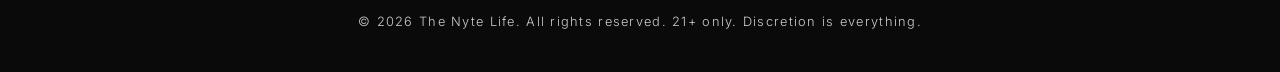
==== commit 0f8129cc: "Site-wide consistency pass: drop Zelle, fix EP9 to 25+, add Mr. Nyte to EP8/EP10 host line via About" ====
--- a/about.html
+++ b/about.html
@@ -3,18 +3,18 @@
 <head>
     <meta charset="UTF-8">
     <meta name="viewport" content="width=device-width, initial-scale=1.0">
-    <title>About | The Nyte Life — Hosted by Mr. Nyte</title>
+    <title>About | The Nyte Life | Hosted by Mr. Nyte</title>
 
     <!-- Favicon -->
     <link rel="icon" type="image/svg+xml" href="[data-uri]">
-    <meta name="description" content="Meet Mr. Nyte, host of The Nyte Life. Private kink parties for consenting adults in Long Island and NYC. Vetted guests, safe spaces, community.">
-    <meta name="keywords" content="about The Nyte Life, Mr Nyte, kink party host Long Island, lifestyle community NYC, private party host">
+    <meta name="description" content="Meet Mr. Nyte, host of The Nyte Life. Private lifestyle kink parties for consenting adults in Long Island and NYC. Vetted guests, safe spaces, community.">
+    <meta name="keywords" content="about The Nyte Life, Mr Nyte, lifestyle kink party host Long Island, lifestyle community NYC, private party host">
     <meta name="robots" content="index, follow">
     <meta name="author" content="The Nyte Life">
 
     <!-- Open Graph -->
-    <meta property="og:title" content="About | The Nyte Life — Hosted by Mr. Nyte">
-    <meta property="og:description" content="Meet Mr. Nyte, host of The Nyte Life. Private kink parties in Long Island and NYC.">
+    <meta property="og:title" content="About | The Nyte Life | Hosted by Mr. Nyte>
+    <meta property=og:description" content="Meet Mr. Nyte, host of The Nyte Life. Private lifestyle kink parties in Long Island and NYC.">
     <meta property="og:image" content="https://www.thenytelife.com/assets/og-image.jpg">
     <meta property="og:url" content="https://www.thenytelife.com/about.html">
     <meta property="og:type" content="website">
@@ -168,7 +168,7 @@
         "@context": "https://schema.org",
         "@type": "LocalBusiness",
         "name": "The Nyte Life",
-        "description": "Private kink parties and lifestyle events for consenting adults in Long Island and NYC.",
+        "description": "Private lifestyle kink parties and events for consenting adults in Long Island and NYC.",
         "url": "https://www.thenytelife.com",
         "image": "https://www.thenytelife.com/assets/og-image.jpg",
         "address": {
@@ -186,8 +186,8 @@
 
     <!-- Twitter Card -->
     <meta name="twitter:card" content="summary_large_image">
-    <meta name="twitter:title" content="About | The Nyte Life — Hosted by Mr. Nyte">
-    <meta name="twitter:description" content="Meet Mr. Nyte, host of The Nyte Life. Private kink parties in Long Island and NYC.">
+    <meta name="twitter:title" content="About | The Nyte Life | Hosted by Mr. Nyte>
+    <meta name=twitter:description" content="Meet Mr. Nyte, host of The Nyte Life. Private lifestyle kink parties in Long Island and NYC.">
     <meta name="twitter:image" content="https://www.thenytelife.com/assets/og-image.jpg">
     <script type="application/ld+json">
     {
@@ -262,7 +262,7 @@
             <h3>My Story</h3>
             <p>I started The Nyte Life in 2026 on Long Island, as a small private gathering. A handful of people, one room, no promotion.</p>
             <p>It grew faster than I planned. Those private nights turned into regular episodes across Long Island and NYC, and the same faces kept coming back and bringing other people with them.</p>
-            <p>Every episode since has been bigger than the last. I still host every one of them.</p>
+            <p>Every episode since has been bigger than the last. I host them with my hostesses, and sometimes they take the lead as the main hosts.</p>
         </div>
     </section>
 
@@ -271,7 +271,7 @@
         <div class="section-header">
             <span class="overline">Your Hosts</span>
             <h2>Meet the Team</h2>
-            <p>We curate every detail so you can just show up and enjoy.</p>
+            <p>I curate every detail so you can just show up and enjoy.</p>
             <div class="gold-line"></div>
         </div>
         <div class="host-grid">
@@ -299,9 +299,9 @@
     <!-- WHAT MAKES US DIFFERENT -->
     <section>
         <div class="section-header">
-            <span class="overline">Why Us</span>
-            <h2>What Makes Us Different</h2>
-            <p>Not all kink events are created equal. Here's what sets us apart.</p>
+            <span class="overline">Why Me</span>
+            <h2>What Makes Me Different</h2>
+            <p>Not all kink events are created equal. Here's what sets me apart.</p>
             <div class="gold-line"></div>
         </div>
 
@@ -352,7 +352,7 @@
                 </div>
                 <div class="feature-content">
                     <h4>Full Experience</h4>
-                    <p>Snacks, drinks, music, and more. 420 friendly. We handle the details so you can enjoy.</p>
+                    <p>Snacks, drinks, music, and more. 420 friendly. I handle the details so you can enjoy.</p>
                 </div>
             </div>
 
@@ -372,7 +372,7 @@
     <section class="cta-section">
         <div class="section-header">
             <h2>Ready to Experience The Nyte Life?</h2>
-            <p>Join our community and see what you've been missing.</p>
+            <p>Join my community and see what you've been missing.</p>
             <div class="gold-line"></div>
         </div>
         <div class="cta-buttons">
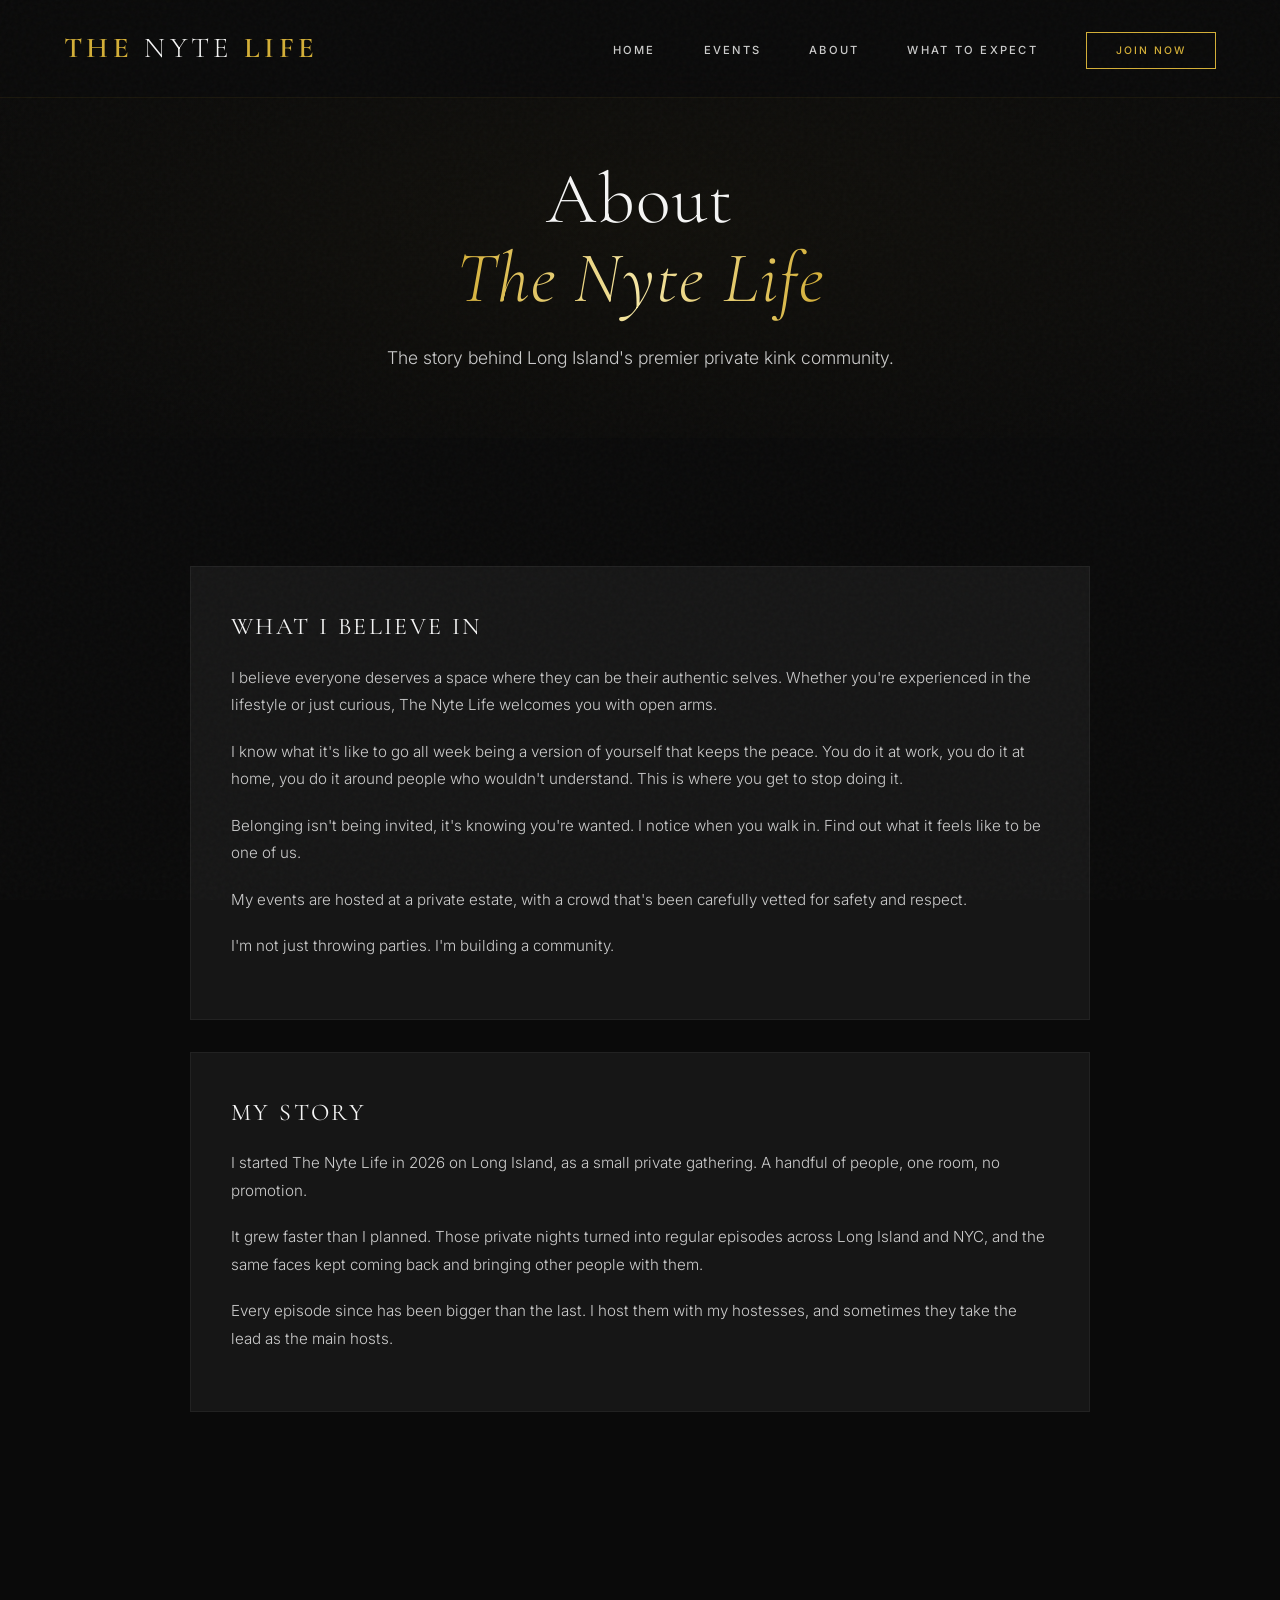
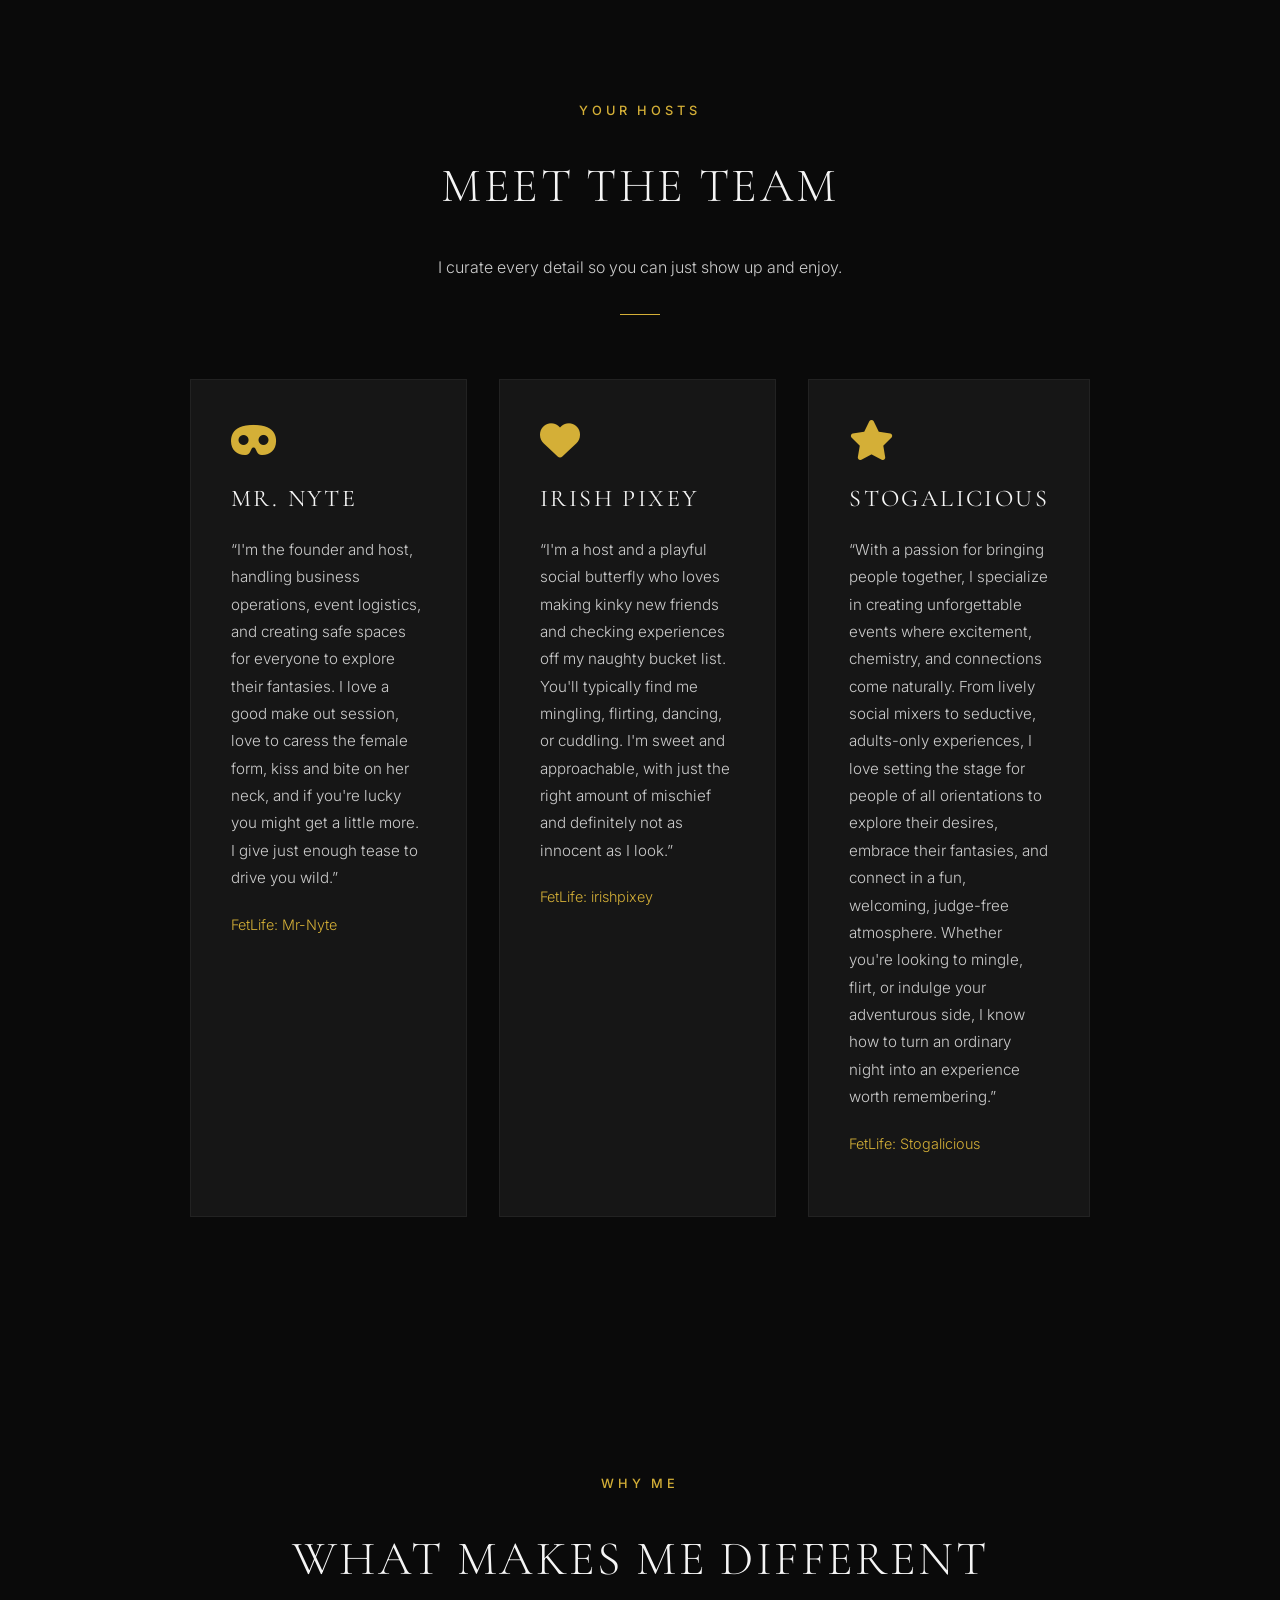
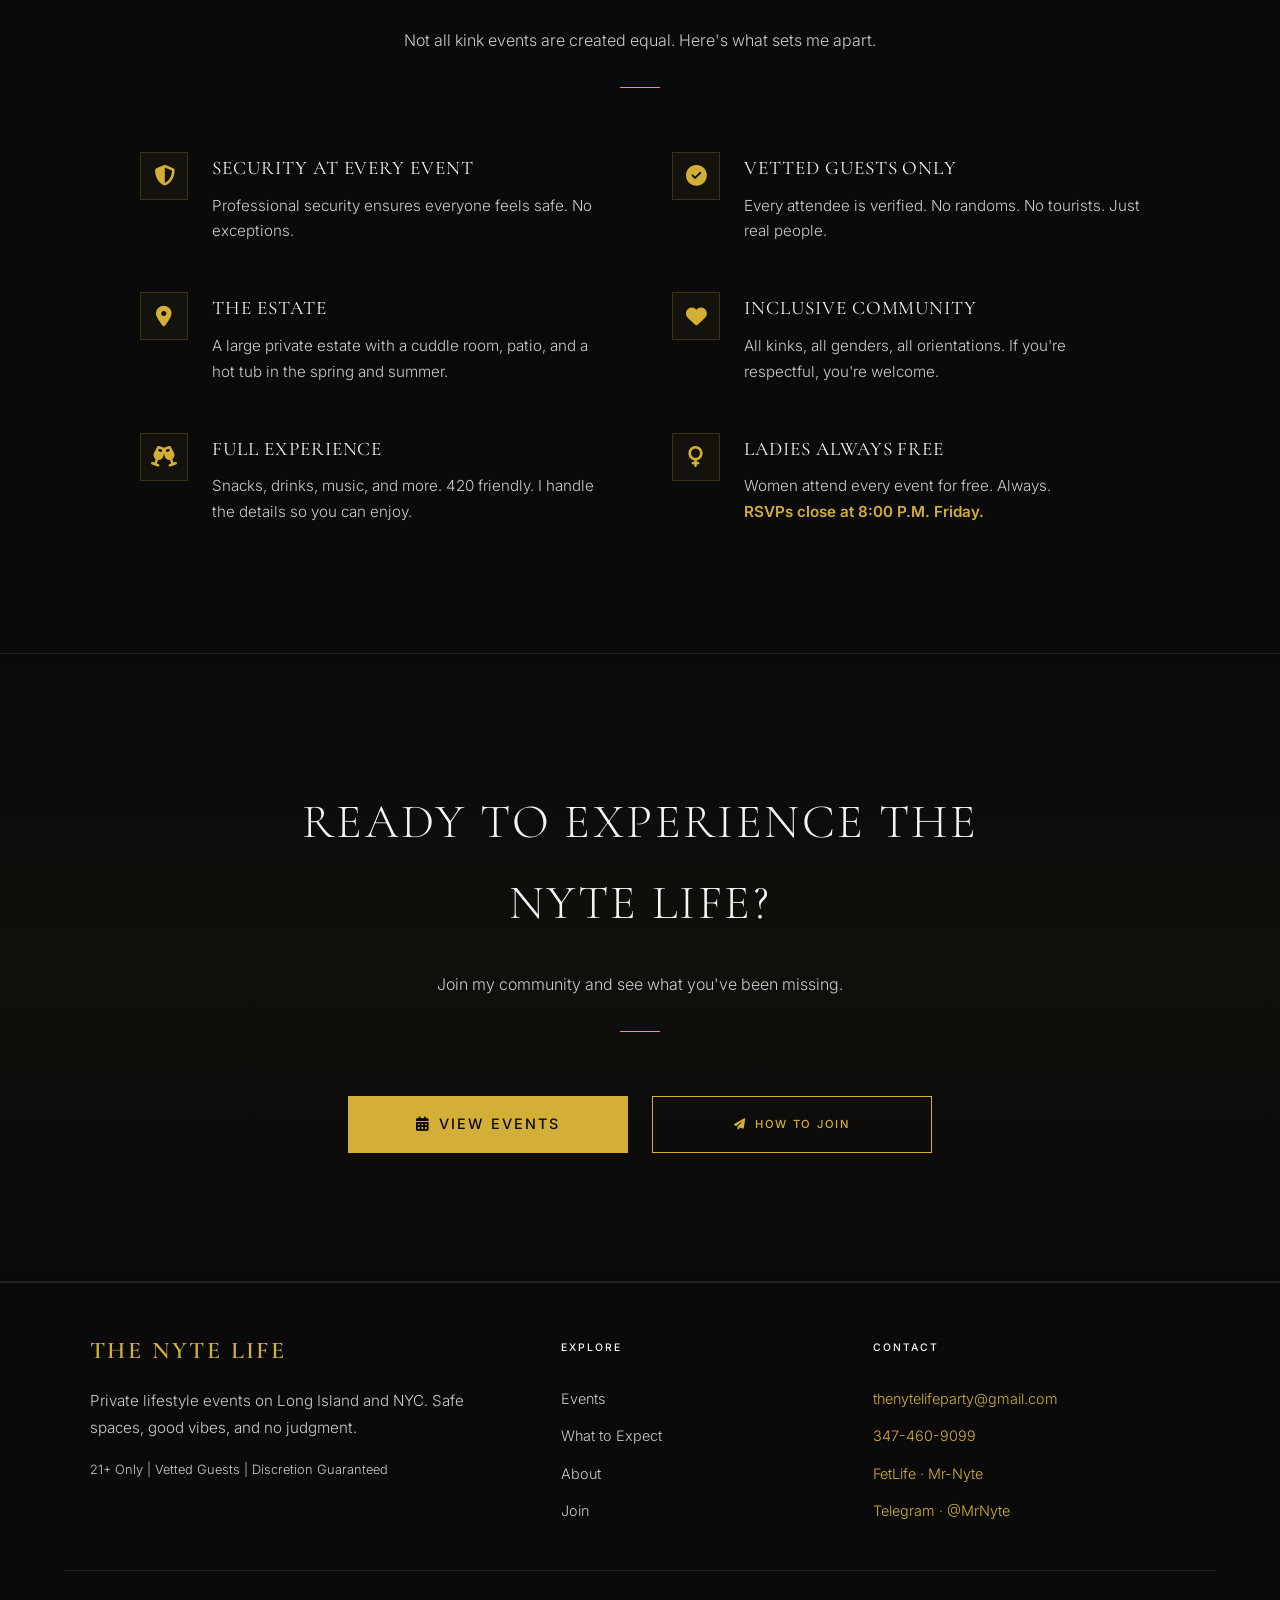
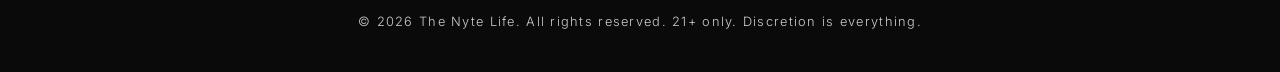
==== commit 94ac9d3e: "Add 8:00 P.M. Friday RSVP cutoff to all five pages" ====
--- a/about.html
+++ b/about.html
@@ -363,6 +363,7 @@
                 <div class="feature-content">
                     <h4>Ladies Always Free</h4>
                     <p>Women attend every event for free. Always.</p>
+                    <p style="font-size:0.95rem;color:var(--accent);font-weight:600;">RSVPs close at 8:00 P.M. Friday.</p>
                 </div>
             </div>
         </div>
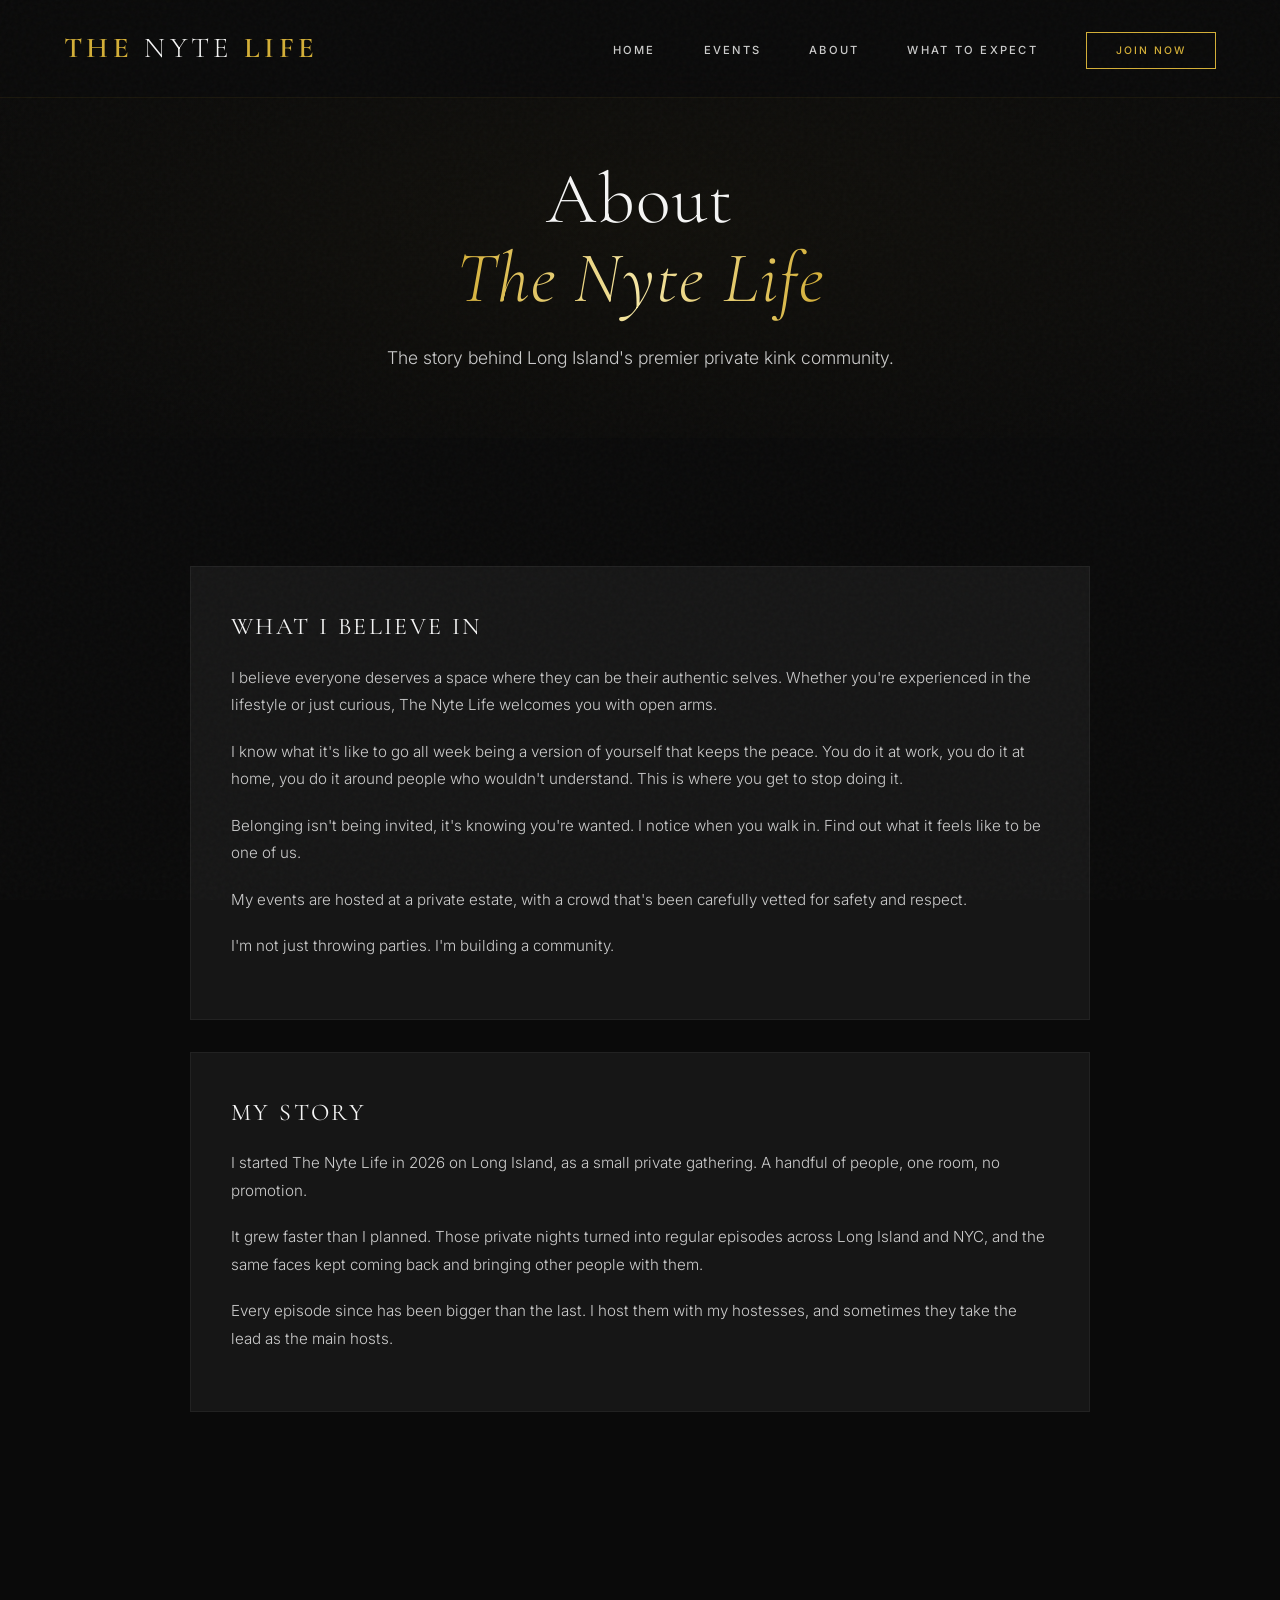
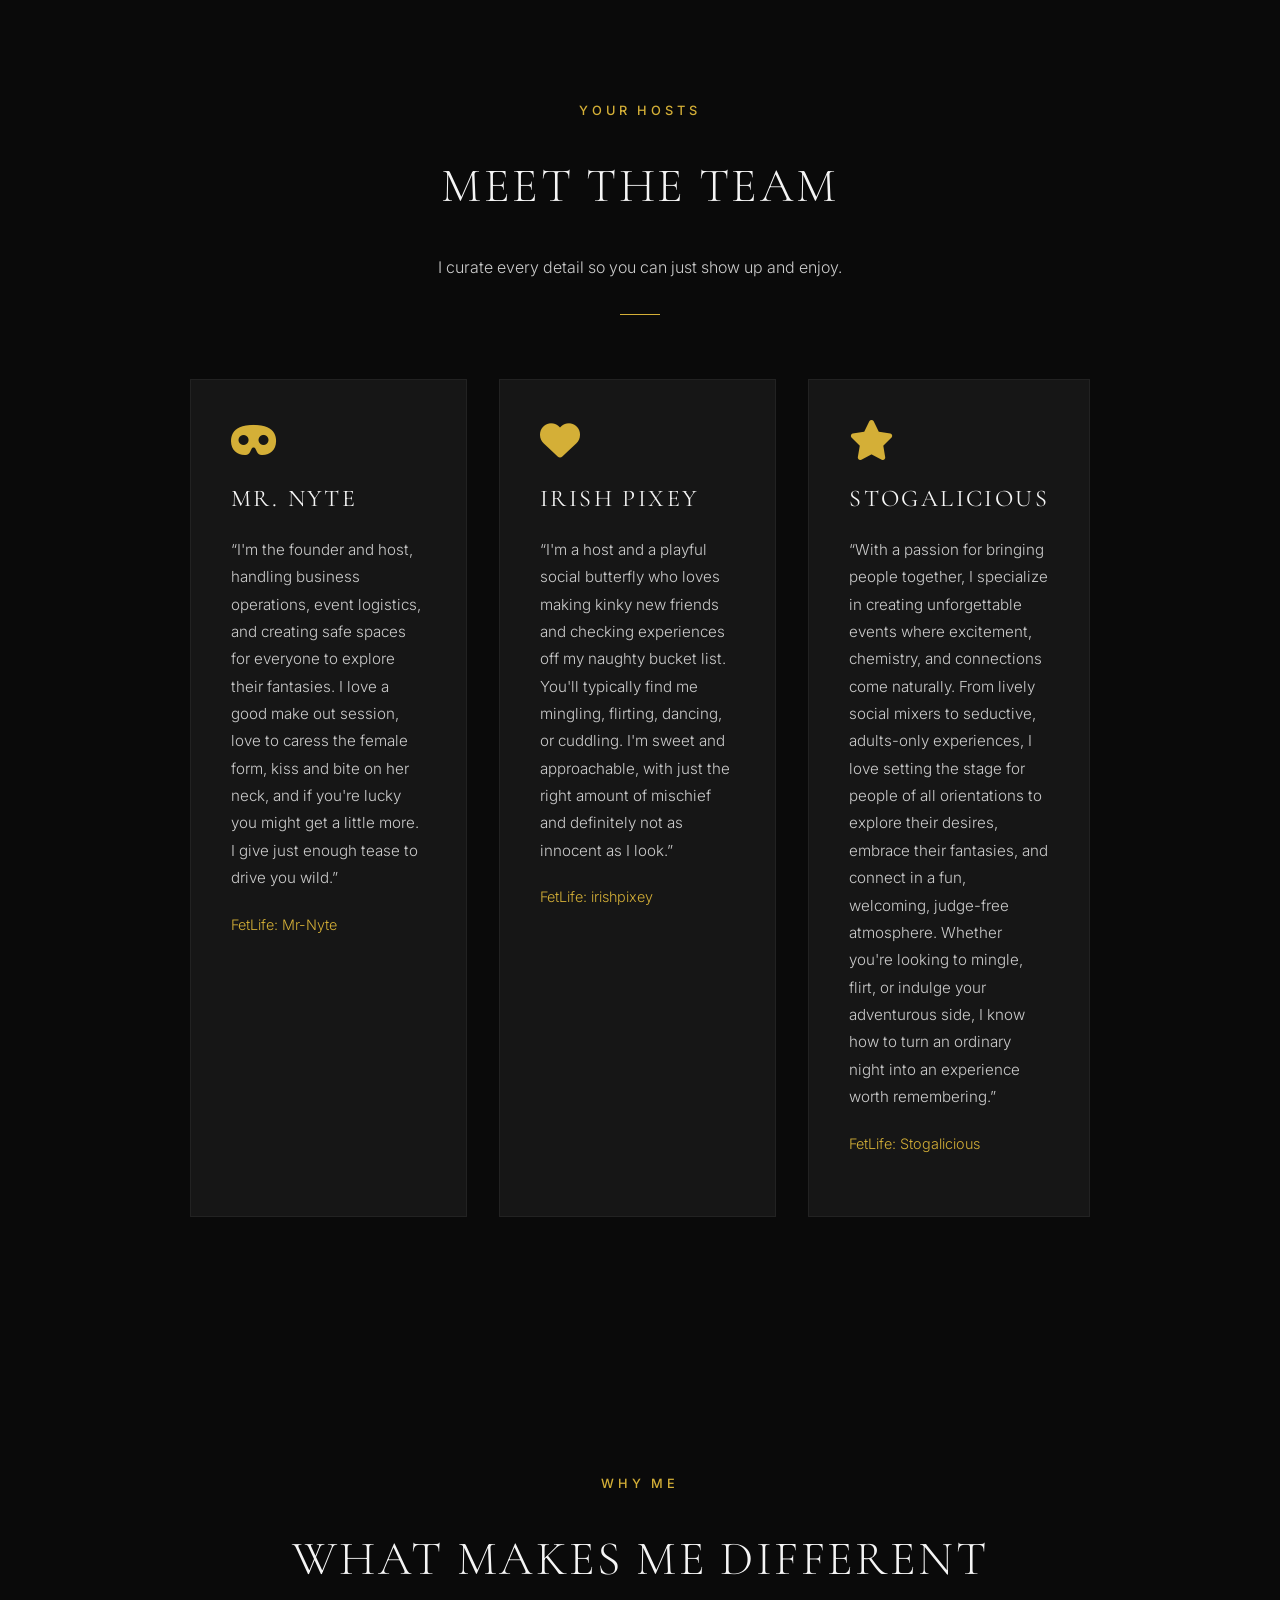
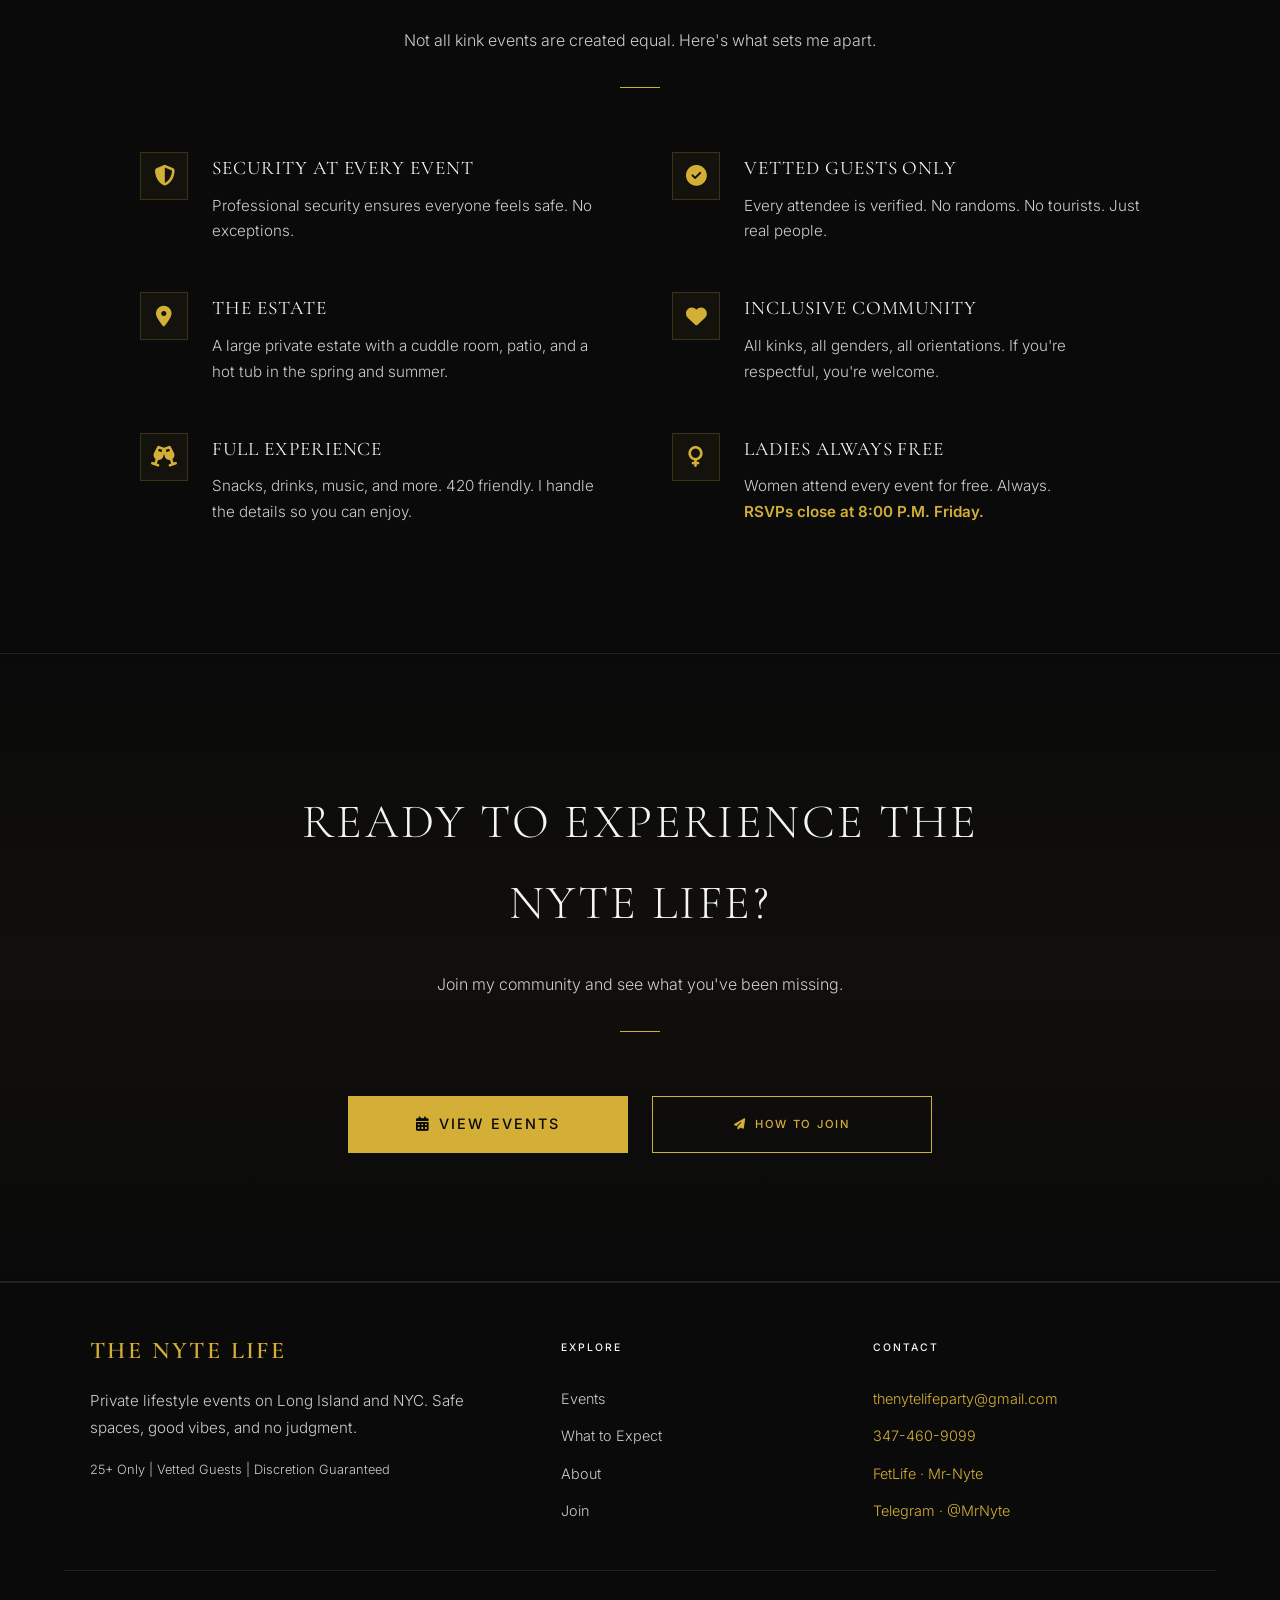
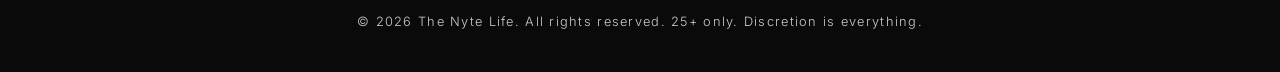
==== commit f19496f7: "EP10: Red Hot Holiday Heat theme, three-host credit, 25+ floor site-wide" ====
--- a/about.html
+++ b/about.html
@@ -392,7 +392,7 @@
             <div class="footer-brand">
                 <h3>The Nyte Life</h3>
                 <p>Private lifestyle events on Long Island and NYC. Safe spaces, good vibes, and no judgment.</p>
-                <p style="margin-top: 1rem; font-size: 0.8rem; color: var(--text-muted);">21+ Only | Vetted Guests | Discretion Guaranteed</p>
+                <p style="margin-top: 1rem; font-size: 0.8rem; color: var(--text-muted);">25+ Only | Vetted Guests | Discretion Guaranteed</p>
             </div>
             <div class="footer-col">
                 <h4>Explore</h4>
@@ -412,7 +412,7 @@
             </div>
         </div>
         <div class="footer-bottom">
-            <p>&copy; 2026 The Nyte Life. All rights reserved. 21+ only. Discretion is everything.</p>
+            <p>&copy; 2026 The Nyte Life. All rights reserved. 25+ only. Discretion is everything.</p>
         </div>
     </footer>
 
